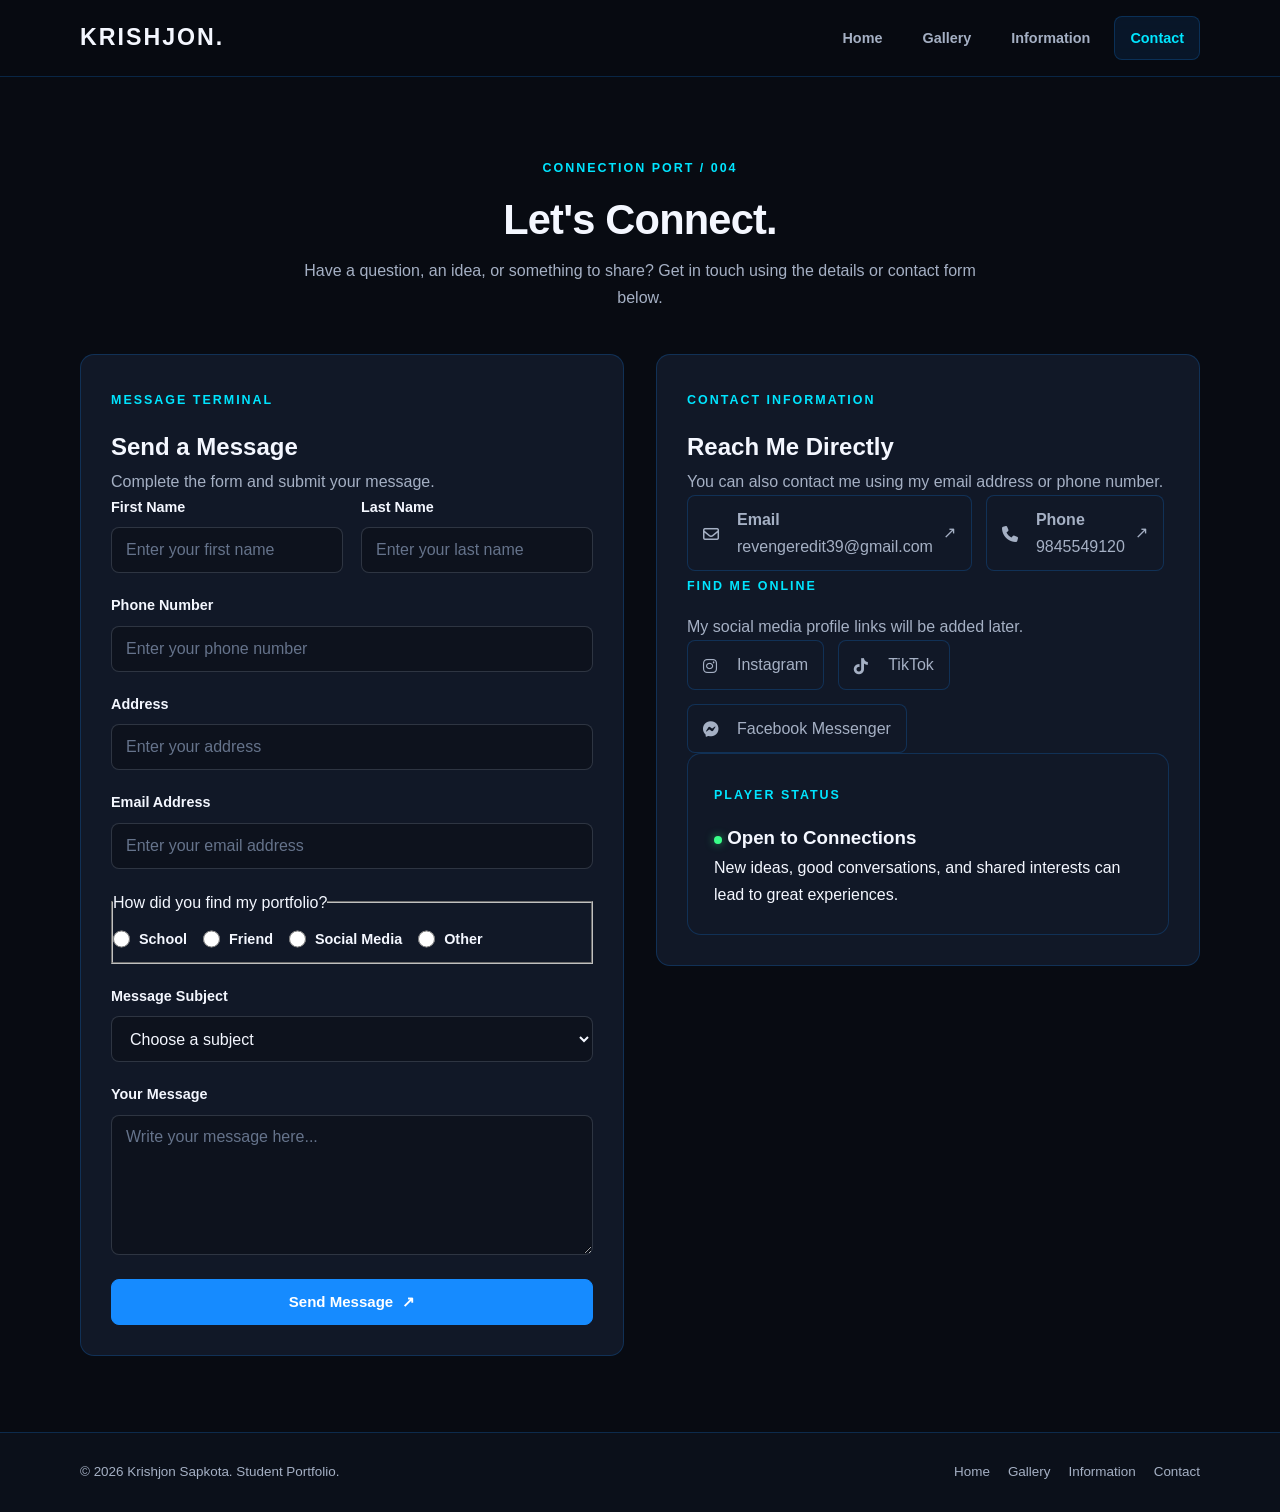
==== contact.html @ 8a7edc14 "Create contact.html" ====
<!DOCTYPE html><html lang="en">
<head>
    <meta charset="UTF-8">
    <meta name="viewport" content="width=device-width, initial-scale=1.0"><meta name="description" content="Contact Krishjon Sapkota through email, phone, social media, or the contact form.">
<meta name="theme-color" content="#080b12">

<title>KRISHJON | Contact</title>

<link rel="stylesheet" href="style.css">

<!-- Font Awesome brand icons -->
<link
    rel="stylesheet"
    href="https://cdnjs.cloudflare.com/ajax/libs/font-awesome/6.7.2/css/all.min.css"
>

</head><body><a class="skip-link" href="#main-content">Skip to content</a>

<!-- Navigation -->
<header class="navbar">
    <div class="nav-container">

        <a href="index.html" class="logo" aria-label="KRISHJON home">
            KRISHJON<span>.</span>
        </a>

        <nav class="nav-links" aria-label="Main navigation">
            <a href="index.html">Home</a>
            <a href="gallery.html">Gallery</a>
            <a href="information.html">Information</a>
            <a href="contact.html" class="active" aria-current="page">Contact</a>
        </nav>

    </div>
</header>


<!-- Main content -->
<main id="main-content">

    <section class="section">
        <div class="container">

            <!-- Page introduction -->
            <div class="section-header">
                <p class="eyebrow">CONNECTION PORT / 004</p>

                <h1 class="section-title">
                    Let's <span class="text-accent">Connect.</span>
                </h1>

                <p class="section-description">
                    Have a question, an idea, or something to share?
                    Get in touch using the details or contact form below.
                </p>
            </div>


            <div class="contact-layout">

                <!-- Contact form -->
                <section class="contact-panel">

                    <p class="eyebrow">MESSAGE TERMINAL</p>

                    <h2>Send a Message</h2>

                    <p class="section-description">
                        Complete the form and submit your message.
                    </p>

                    <form
                        class="contact-form"
                        action="https://formsubmit.co/revengeredit39@gmail.com"
                        method="POST"
                    >

                        <!-- Form settings -->
                        <input
                            type="hidden"
                            name="_subject"
                            value="New Message from KRISHJON Portfolio"
                        >

                        <input
                            type="hidden"
                            name="_template"
                            value="table"
                        >

                        <!-- Spam protection honeypot -->
                        <input
                            type="text"
                            name="_honey"
                            tabindex="-1"
                            autocomplete="off"
                            style="display:none"
                        >


                        <!-- First and last name -->
                        <div class="form-row">

                            <div class="form-group">
                                <label for="first-name">First Name</label>

                                <input
                                    type="text"
                                    id="first-name"
                                    name="First Name"
                                    placeholder="Enter your first name"
                                    autocomplete="given-name"
                                    required
                                >
                            </div>

                            <div class="form-group">
                                <label for="last-name">Last Name</label>

                                <input
                                    type="text"
                                    id="last-name"
                                    name="Last Name"
                                    placeholder="Enter your last name"
                                    autocomplete="family-name"
                                    required
                                >
                            </div>

                        </div>


                        <!-- Phone number -->
                        <div class="form-group">
                            <label for="phone">Phone Number</label>

                            <input
                                type="tel"
                                id="phone"
                                name="Phone Number"
                                placeholder="Enter your phone number"
                                autocomplete="tel"
                                required
                            >
                        </div>


                        <!-- Address -->
                        <div class="form-group">
                            <label for="address">Address</label>

                            <input
                                type="text"
                                id="address"
                                name="Address"
                                placeholder="Enter your address"
                                autocomplete="street-address"
                                required
                            >
                        </div>


                        <!-- Email -->
                        <div class="form-group">
                            <label for="email">Email Address</label>

                            <input
                                type="email"
                                id="email"
                                name="email"
                                placeholder="Enter your email address"
                                autocomplete="email"
                                required
                            >
                        </div>


                        <!-- Radio buttons -->
                        <fieldset class="form-group">

                            <legend>How did you find my portfolio?</legend>

                            <div class="radio-group">

                                <label class="radio-option">
                                    <input
                                        type="radio"
                                        name="Found Portfolio Through"
                                        value="School"
                                        required
                                    >
                                    School
                                </label>

                                <label class="radio-option">
                                    <input
                                        type="radio"
                                        name="Found Portfolio Through"
                                        value="Friend"
                                    >
                                    Friend
                                </label>

                                <label class="radio-option">
                                    <input
                                        type="radio"
                                        name="Found Portfolio Through"
                                        value="Social Media"
                                    >
                                    Social Media
                                </label>

                                <label class="radio-option">
                                    <input
                                        type="radio"
                                        name="Found Portfolio Through"
                                        value="Other"
                                    >
                                    Other
                                </label>

                            </div>

                        </fieldset>


                        <!-- Dropdown -->
                        <div class="form-group">

                            <label for="subject">Message Subject</label>

                            <select
                                id="subject"
                                name="Message Subject"
                                required
                            >
                                <option value="" disabled selected>
                                    Choose a subject
                                </option>

                                <option value="General Question">
                                    General Question
                                </option>

                                <option value="Gaming">
                                    Gaming
                                </option>

                                <option value="School">
                                    School
                                </option>

                                <option value="Ideas and Collaboration">
                                    Ideas and Collaboration
                                </option>

                                <option value="Other">
                                    Other
                                </option>
                            </select>

                        </div>


                        <!-- Message -->
                        <div class="form-group">

                            <label for="message">Your Message</label>

                            <textarea
                                id="message"
                                name="Message"
                                rows="6"
                                placeholder="Write your message here..."
                                required
                            ></textarea>

                        </div>


                        <!-- Submit button -->
                        <button type="submit" class="btn btn-primary">
                            Send Message
                            <span aria-hidden="true">↗</span>
                        </button>

                    </form>

                </section>


                <!-- Contact information and social media -->
                <aside class="contact-panel social-panel">

                    <p class="eyebrow">CONTACT INFORMATION</p>

                    <h2>Reach Me Directly</h2>

                    <p class="section-description">
                        You can also contact me using my email address
                        or phone number.
                    </p>


                    <!-- Email -->
                    <div class="social-links">

                        <a
                            class="social-link"
                            href="mailto:revengeredit39@gmail.com"
                        >
                            <span class="social-icon" aria-hidden="true">
                                <i class="fa-regular fa-envelope"></i>
                            </span>

                            <span>
                                <strong>Email</strong><br>
                                revengeredit39@gmail.com
                            </span>

                            <span class="social-arrow" aria-hidden="true">↗</span>
                        </a>


                        <!-- Phone -->
                        <a
                            class="social-link"
                            href="tel:9845549120"
                        >
                            <span class="social-icon" aria-hidden="true">
                                <i class="fa-solid fa-phone"></i>
                            </span>

                            <span>
                                <strong>Phone</strong><br>
                                9845549120
                            </span>

                            <span class="social-arrow" aria-hidden="true">↗</span>
                        </a>

                    </div>


                    <!-- Social media -->
                    <p class="eyebrow social-heading">FIND ME ONLINE</p>

                    <p class="section-description">
                        My social media profile links will be added later.
                    </p>

                    <div class="social-links">

                        <!-- Instagram: add your URL to href later -->
                        <div class="social-link">
                            <span class="social-icon" aria-hidden="true">
                                <i class="fa-brands fa-instagram"></i>
                            </span>

                            <span>Instagram</span>
                        </div>


                        <!-- TikTok: add your URL to href later -->
                        <div class="social-link">
                            <span class="social-icon" aria-hidden="true">
                                <i class="fa-brands fa-tiktok"></i>
                            </span>

                            <span>TikTok</span>
                        </div>


                        <!-- Facebook Messenger: add your URL to href later -->
                        <div class="social-link">
                            <span class="social-icon" aria-hidden="true">
                                <i class="fa-brands fa-facebook-messenger"></i>
                            </span>

                            <span>Facebook Messenger</span>
                        </div>

                    </div>


                    <!-- Status card -->
                    <div class="card">
                        <p class="eyebrow">PLAYER STATUS</p>

                        <h3>
                            <span class="status-dot" aria-hidden="true"></span>
                            Open to Connections
                        </h3>

                        <p>
                            New ideas, good conversations, and shared
                            interests can lead to great experiences.
                        </p>
                    </div>

                </aside>

            </div>

        </div>
    </section>

</main>


<!-- Footer -->
<footer class="footer">
    <div class="container footer-container">

        <p class="footer-copy">
            © 2026 Krishjon Sapkota. Student Portfolio.
        </p>

        <nav class="footer-links" aria-label="Footer navigation">
            <a href="index.html">Home</a>
            <a href="gallery.html">Gallery</a>
            <a href="information.html">Information</a>
            <a href="contact.html" aria-current="page">Contact</a>
        </nav>

    </div>
</footer>

</body>
  </html>
---- style.css ----
/* =====================================================
   KRISHJON — CYBERPUNK NEON PORTFOLIO
   Shared stylesheet for all four HTML pages
   Theme: Black + Electric Blue + Neon Cyan
   Technologies: HTML5 + CSS3
===================================================== */


/* =====================================================
   1. DESIGN VARIABLES
===================================================== */

:root {
    /* Main colors */
    --bg: #080B12;
    --bg-secondary: #0D121D;
    --surface: #111827;
    --surface-hover: #172338;

    /* Neon colors */
    --blue: #168BFF;
    --blue-dark: #0865C9;
    --cyan: #00E5FF;
    --green: #39FF88;

    /* Text colors */
    --text: #F4F7FF;
    --text-muted: #A5B0C4;
    --text-dark: #65738B;

    /* Borders and effects */
    --border: rgba(22, 139, 255, 0.22);
    --border-hover: rgba(0, 229, 255, 0.65);
    --blue-glow: 0 0 20px rgba(22, 139, 255, 0.18);
    --cyan-glow: 0 0 20px rgba(0, 229, 255, 0.20);

    /* Layout */
    --container: 1120px;
    --navbar-height: 76px;

    /* Corners */
    --radius-small: 8px;
    --radius-medium: 14px;
    --radius-large: 22px;

    /* Animation */
    --transition: 0.25s ease;
}


/* =====================================================
   2. RESET AND GLOBAL STYLES
===================================================== */

* {
    margin: 0;
    padding: 0;
    box-sizing: border-box;
}

html {
    scroll-behavior: smooth;
    scroll-padding-top: calc(var(--navbar-height) + 20px);
}

body {
    min-height: 100vh;
    overflow-x: hidden;

    display: flex;
    flex-direction: column;

    background-color: var(--bg);
    color: var(--text);

    font-family: Arial, Helvetica, sans-serif;
    font-size: 16px;
    line-height: 1.7;

    -webkit-font-smoothing: antialiased;
}

body,
button,
input,
select,
textarea {
    font-family: Arial, Helvetica, sans-serif;
}

main {
    flex: 1;
    width: 100%;
}

img {
    display: block;
    max-width: 100%;
    height: auto;
}

a {
    color: inherit;
    text-decoration: none;
}

button,
input,
select,
textarea {
    font-size: inherit;
}

button,
select {
    cursor: pointer;
}

button,
a,
input,
select,
textarea {
    -webkit-tap-highlight-color: transparent;
}

ul,
ol {
    list-style-position: inside;
}

::selection {
    color: var(--text);
    background: var(--blue-dark);
}


/* =====================================================
   3. ACCESSIBILITY AND KEYBOARD FOCUS
===================================================== */

a:focus-visible,
button:focus-visible,
input:focus-visible,
select:focus-visible,
textarea:focus-visible {
    outline: 3px solid var(--cyan);
    outline-offset: 4px;
}


/* Skip link: useful for keyboard navigation */

.skip-link {
    position: absolute;
    top: -100px;
    left: 16px;
    z-index: 2000;

    padding: 10px 16px;

    color: var(--text);
    background: var(--blue-dark);

    border-radius: var(--radius-small);
}

.skip-link:focus {
    top: 12px;
}


/* =====================================================
   4. REUSABLE LAYOUT
===================================================== */

.container {
    width: min(var(--container), calc(100% - 48px));
    margin-inline: auto;
}

.section {
    padding-block: 76px;
}

.section-header {
    max-width: 680px;
    margin: 0 auto 42px;
    text-align: center;
}

.section-title {
    margin-bottom: 12px;

    color: var(--text);
    font-size: clamp(1.8rem, 4vw, 2.6rem);
    line-height: 1.2;
    letter-spacing: -0.8px;
}

.section-description {
    color: var(--text-muted);
    font-size: 1rem;
}

.accent {
    color: var(--cyan);
}

.muted {
    color: var(--text-muted);
}

.text-center {
    text-align: center;
}


/* Small decorative label */

.eyebrow {
    display: inline-block;
    margin-bottom: 16px;

    color: var(--cyan);

    font-size: 0.78rem;
    font-weight: 700;
    letter-spacing: 2px;
    text-transform: uppercase;
}


/* =====================================================
   5. NAVIGATION BAR
===================================================== */

.navbar {
    position: sticky;
    top: 0;
    z-index: 1000;

    width: 100%;
    min-height: var(--navbar-height);

    background: rgba(8, 11, 18, 0.94);
    border-bottom: 1px solid var(--border);

    backdrop-filter: blur(16px);
    -webkit-backdrop-filter: blur(16px);
}

.nav-container {
    width: min(var(--container), calc(100% - 48px));
    min-height: var(--navbar-height);
    margin-inline: auto;

    display: flex;
    align-items: center;
    justify-content: space-between;
    gap: 24px;
}


/* Website brand */

.logo {
    flex-shrink: 0;

    color: var(--text);

    font-size: 1.45rem;
    font-weight: 900;
    letter-spacing: 2px;
    line-height: 1.2;

    transition: color var(--transition);
}

.logo:hover {
    color: var(--cyan);
}


/* Navigation links */

.nav-links {
    display: flex;
    align-items: center;
    justify-content: flex-end;
    gap: 8px;

    padding: 0;
    margin: 0;

    list-style: none;
}

.nav-links a {
    display: inline-flex;
    align-items: center;
    justify-content: center;

    min-height: 42px;
    padding: 9px 15px;

    color: var(--text-muted);

    font-size: 0.9rem;
    font-weight: 600;

    border: 1px solid transparent;
    border-radius: var(--radius-small);

    transition:
        color var(--transition),
        background-color var(--transition),
        border-color var(--transition);
}


/* Hover and current-page states */

.nav-links a:hover {
    color: var(--cyan);
    background: rgba(22, 139, 255, 0.08);
    border-color: var(--border);
}

/*
   Add class="active" to the current page's
   navigation link in each HTML file.
*/

.nav-links a.active {
    color: var(--cyan);
    background: rgba(22, 139, 255, 0.10);
    border-color: var(--border);
}


/* =====================================================
   6. BUTTONS
===================================================== */

.btn {
    display: inline-flex;
    align-items: center;
    justify-content: center;
    gap: 9px;

    min-height: 46px;
    padding: 12px 22px;

    color: var(--text);
    background: transparent;

    font-size: 0.94rem;
    font-weight: 700;
    text-align: center;

    border: 1px solid var(--blue);
    border-radius: var(--radius-small);

    cursor: pointer;

    transition:
        color var(--transition),
        background-color var(--transition),
        border-color var(--transition),
        box-shadow var(--transition),
        transform var(--transition);
}


/* Primary button */

.btn-primary {
    color: #FFFFFF;
    background: var(--blue);
    border-color: var(--blue);
}

.btn-primary:hover {
    background: var(--blue-dark);
    border-color: var(--cyan);
    box-shadow: var(--blue-glow);
}


/* Secondary button */

.btn-secondary {
    color: var(--cyan);
    background: rgba(22, 139, 255, 0.06);
}

.btn-secondary:hover {
    background: rgba(22, 139, 255, 0.16);
    border-color: var(--cyan);
    box-shadow: var(--cyan-glow);
}


/* Button groups */

.button-group {
    display: flex;
    flex-wrap: wrap;
    align-items: center;
    gap: 14px;
    margin-top: 28px;
}


/* =====================================================
   7. HOME PAGE — HERO SECTION
===================================================== */

.hero {
    position: relative;
    isolation: isolate;

    padding-block: 76px 86px;
    overflow: hidden;
}


/* Subtle background decoration */

.hero::before {
    content: "";

    position: absolute;
    top: 5%;
    right: -180px;
    z-index: -1;

    width: 460px;
    height: 460px;

    background: radial-gradient(
        circle,
        rgba(22, 139, 255, 0.13) 0%,
        rgba(22, 139, 255, 0.04) 42%,
        transparent 72%
    );

    pointer-events: none;
}

.hero-grid {
    display: grid;
    grid-template-columns: 1.1fr 0.9fr;
    align-items: center;
    gap: 64px;
}


/* Hero text */

.hero-content {
    min-width: 0;
}

.hero-title {
    margin-bottom: 18px;

    color: var(--text);

    font-size: clamp(2.7rem, 6vw, 5rem);
    font-weight: 900;
    line-height: 1.05;
    letter-spacing: -2px;

    overflow-wrap: anywhere;
}

.hero-title .accent {
    display: inline-block;
}

.hero-description {
    max-width: 580px;

    color: var(--text-muted);
    font-size: 1.04rem;
    line-height: 1.9;
}


/* Introductory text */

.hero-intro {
    margin-bottom: 14px;

    color: var(--text);

    font-size: clamp(1.1rem, 2.2vw, 1.4rem);
    font-weight: 600;
    line-height: 1.5;
}


/* =====================================================
   8. GAMING STATUS INDICATOR
===================================================== */

.player-status {
    display: inline-flex;
    align-items: center;
    gap: 10px;

    margin-bottom: 26px;
    padding: 8px 13px;

    color: var(--text-muted);
    background: rgba(17, 24, 39, 0.8);

    font-size: 0.76rem;
    font-weight: 700;
    letter-spacing: 1.2px;
    text-transform: uppercase;

    border: 1px solid var(--border);
    border-radius: 5px;
}


/* The small green circle */

.status-dot {
    display: inline-block;
    flex: 0 0 8px;

    width: 8px;
    height: 8px;

    background: var(--green);
    border-radius: 50%;

    box-shadow: 0 0 8px rgba(57, 255, 136, 0.55);
}


/* =====================================================
   9. PROFILE IMAGE
===================================================== */

.hero-image-wrapper {
    position: relative;
    width: 100%;
    max-width: 390px;
    margin-inline: auto;
}


/* Blue frame behind the photo */

.hero-image-wrapper::before {
    content: "";

    position: absolute;
    inset: -10px;

    border: 1px solid rgba(22, 139, 255, 0.50);
    border-radius: var(--radius-large);

    pointer-events: none;
}


/* Photo */

.hero-image {
    position: relative;

    width: 100%;
    aspect-ratio: 4 / 5;
    object-fit: cover;
    object-position: center;

    background: var(--surface);

    border: 1px solid var(--blue);
    border-radius: var(--radius-large);

    box-shadow: var(--blue-glow);
}


/* =====================================================
   10. GENERAL CARDS
===================================================== */

.card-grid {
    display: grid;
    grid-template-columns: repeat(3, minmax(0, 1fr));
    gap: 24px;
}

.card {
    min-width: 0;
    padding: 26px;

    background: var(--surface);
    border: 1px solid var(--border);
    border-radius: var(--radius-medium);

    transition:
        background-color var(--transition),
        border-color var(--transition),
        box-shadow var(--transition),
        transform var(--transition);
}

.card:hover {
    background: var(--surface-hover);
    border-color: var(--border-hover);
    box-shadow: var(--blue-glow);
}

.card-title {
    margin-bottom: 10px;

    color: var(--text);
    font-size: 1.15rem;
    line-height: 1.4;
}

.card-description {
    color: var(--text-muted);
    font-size: 0.94rem;
}


/* =====================================================
   11. UPCOMING ACTIVITIES
===================================================== */

.activity-card {
    display: flex;
    flex-direction: column;
    align-items: flex-start;
    gap: 12px;
}

.activity-date {
    display: inline-block;

    padding: 5px 10px;

    color: var(--cyan);
    background: rgba(22, 139, 255, 0.09);

    font-size: 0.78rem;
    font-weight: 700;

    border: 1px solid var(--border);
    border-radius: 5px;
}

.activity-icon {
    display: flex;
    align-items: center;
    justify-content: center;

    width: 44px;
    height: 44px;

    color: var(--cyan);
    background: rgba(22, 139, 255, 0.10);

    border: 1px solid var(--border);
    border-radius: var(--radius-small);
}


/* =====================================================
   12. GALLERY PAGE
===================================================== */

.gallery-grid {
    display: grid;
    grid-template-columns: repeat(3, minmax(0, 1fr));
    gap: 24px;
}


/* Image frame */

.gallery-item {
    position: relative;
    min-width: 0;
    overflow: hidden;

    aspect-ratio: 4 / 5;

    background: var(--surface);
    border: 1px solid var(--border);
    border-radius: var(--radius-medium);

    transition:
        border-color var(--transition),
        box-shadow var(--transition);
}


/* Images fill their frames */

.gallery-item img {
    width: 100%;
    height: 100%;

    object-fit: cover;

    transition: transform 0.35s ease;
}


/* Hover effect for devices that support hovering */

@media (hover: hover) and (pointer: fine) {
    .gallery-item:hover {
        border-color: var(--cyan);
        box-shadow: var(--blue-glow);
    }

    .gallery-item:hover img {
        transform: scale(1.035);
    }
}


/* =====================================================
   13. INFORMATION PAGE
===================================================== */

.info-panel {
    padding: 30px;

    background: var(--surface);
    border: 1px solid var(--border);
    border-radius: var(--radius-medium);
}

.info-table-wrapper {
    width: 100%;
    overflow-x: auto;

    border: 1px solid var(--border);
    border-radius: var(--radius-small);
}

.info-table {
    width: 100%;
    border-collapse: collapse;
    text-align: left;
}

.info-table th,
.info-table td {
    padding: 16px 20px;

    border-bottom: 1px solid var(--border);
    overflow-wrap: anywhere;
}

.info-table th {
    width: 35%;

    color: var(--cyan);
    background: rgba(22, 139, 255, 0.07);

    font-size: 0.9rem;
    font-weight: 700;
}

.info-table td {
    color: var(--text-muted);
    background: var(--surface);
}

.info-table tr:last-child th,
.info-table tr:last-child td {
    border-bottom: none;
}


/* =====================================================
   14. CONTACT PAGE — FORM
===================================================== */

.contact-layout {
    display: grid;
    grid-template-columns: minmax(0, 1fr) minmax(0, 1fr);
    align-items: start;
    gap: 32px;
}

.contact-panel {
    min-width: 0;
    padding: 30px;

    background: var(--surface);
    border: 1px solid var(--border);
    border-radius: var(--radius-medium);
}

.contact-form {
    display: flex;
    flex-direction: column;
    gap: 20px;
}

.form-row {
    display: grid;
    grid-template-columns: repeat(2, minmax(0, 1fr));
    gap: 18px;
}

.form-group {
    display: flex;
    flex-direction: column;
    gap: 8px;
    min-width: 0;
}

.form-group label,
.form-label {
    color: var(--text);
    font-size: 0.9rem;
    font-weight: 600;
}


/* Text fields */

.form-group input,
.form-group select,
.form-group textarea {
    width: 100%;
    min-width: 0;
    min-height: 46px;
    padding: 12px 14px;

    color: var(--text);
    background: var(--bg-secondary);

    border: 1px solid rgba(165, 176, 196, 0.22);
    border-radius: var(--radius-small);

    transition:
        border-color var(--transition),
        box-shadow var(--transition);
}


/* Placeholder text */

.form-group input::placeholder,
.form-group textarea::placeholder {
    color: var(--text-dark);
    opacity: 1;
}


/* Focus state */

.form-group input:focus,
.form-group select:focus,
.form-group textarea:focus {
    outline: none;

    border-color: var(--cyan);
    box-shadow: 0 0 0 3px rgba(0, 229, 255, 0.08);
}


/* Dropdown options */

.form-group select option {
    color: var(--text);
    background: var(--bg-secondary);
}


/* Message field */

.form-group textarea {
    min-height: 140px;
    resize: vertical;
}


/* Radio button group */

.radio-group {
    display: flex;
    flex-wrap: wrap;
    gap: 16px;
}

.radio-option {
    display: inline-flex;
    align-items: center;
    gap: 9px;

    color: var(--text-muted);
    font-size: 0.92rem;

    cursor: pointer;
}

.radio-option input {
    width: 17px;
    height: 17px;

    accent-color: var(--blue);
}


/* Submit button */

.contact-form .btn {
    width: 100%;
    margin-top: 4px;
}


/* =====================================================
   15. SOCIAL MEDIA LINKS
===================================================== */

.social-links {
    display: flex;
    flex-wrap: wrap;
    align-items: center;
    gap: 14px;
}

.social-link {
    display: inline-flex;
    align-items: center;
    justify-content: center;
    gap: 10px;

    min-height: 46px;
    padding: 10px 15px;

    color: var(--text-muted);
    background: var(--surface);

    border: 1px solid var(--border);
    border-radius: var(--radius-small);

    transition:
        color var(--transition),
        border-color var(--transition),
        background-color var(--transition);
}

.social-link:hover {
    color: var(--cyan);
    background: var(--surface-hover);
    border-color: var(--cyan);
}


/* Original social logos */

.social-icon {
    display: block;
    flex: 0 0 24px;

    width: 24px;
    height: 24px;

    object-fit: contain;
}


/* =====================================================
   16. FOOTER
===================================================== */

.footer {
    margin-top: auto;
    padding-block: 28px;

    background: #0B101A;
    border-top: 1px solid var(--border);
}

.footer-container {
    width: min(var(--container), calc(100% - 48px));
    margin-inline: auto;

    display: flex;
    align-items: center;
    justify-content: space-between;
    gap: 24px;
}

.footer-copy {
    color: var(--text-muted);
    font-size: 0.84rem;
}

.footer-links {
    display: flex;
    flex-wrap: wrap;
    align-items: center;
    gap: 18px;

    padding: 0;
    margin: 0;

    list-style: none;
}

.footer-links a {
    color: var(--text-muted);
    font-size: 0.84rem;

    transition: color var(--transition);
}

.footer-links a:hover {
    color: var(--cyan);
}


/* =====================================================
   17. SMALL DECORATIVE ELEMENTS
===================================================== */

/* A subtle blue divider */

.neon-divider {
    width: 64px;
    height: 3px;
    margin: 18px 0;

    background: var(--blue);
    border-radius: 3px;

    box-shadow: 0 0 10px rgba(22, 139, 255, 0.25);
}


/* Optional bordered section */

.neon-panel {
    padding: 28px;

    background: var(--bg-secondary);
    border: 1px solid var(--border);
    border-radius: var(--radius-medium);
}


/* =====================================================
   18. TABLET RESPONSIVENESS
===================================================== */

@media (max-width: 900px) {

    :root {
        --navbar-height: 70px;
    }

    .container,
    .nav-container,
    .footer-container {
        width: min(100% - 36px, var(--container));
    }

    .section {
        padding-block: 60px;
    }

    .hero {
        padding-block: 62px 70px;
    }

    .hero-grid {
        grid-template-columns: minmax(0, 1fr) minmax(0, 0.8fr);
        gap: 36px;
    }

    .hero-title {
        font-size: clamp(2.4rem, 5.5vw, 4rem);
        letter-spacing: -1.5px;
    }

    .card-grid {
        gap: 18px;
    }

    .card {
        padding: 22px;
    }

    .gallery-grid {
        gap: 18px;
    }

    .contact-layout {
        gap: 22px;
    }

    .contact-panel,
    .info-panel {
        padding: 24px;
    }
}


/* =====================================================
   19. MOBILE RESPONSIVENESS
===================================================== */

@media (max-width: 650px) {

    :root {
        --navbar-height: auto;
    }

    .container,
    .nav-container,
    .footer-container {
        width: calc(100% - 32px);
    }

    /* Navigation */

    .navbar {
        position: relative;
    }

    .nav-container {
        flex-direction: column;
        align-items: stretch;
        gap: 12px;

        padding-block: 16px;
    }

    .logo {
        align-self: center;
        font-size: 1.35rem;
    }

    .nav-links {
        display: grid;
        grid-template-columns: repeat(4, minmax(0, 1fr));
        gap: 4px;
        width: 100%;
    }

    .nav-links a {
        width: 100%;
        min-height: 42px;
        padding: 9px 3px;

        font-size: 0.78rem;
        text-align: center;
    }


    /* Sections */

    .section {
        padding-block: 48px;
    }

    .section-header {
        margin-bottom: 30px;
    }


    /* Home hero */

    .hero {
        padding-block: 46px 54px;
    }

    .hero-grid {
        grid-template-columns: minmax(0, 1fr);
        gap: 42px;
    }

    .hero-content {
        text-align: center;
    }

    .hero-title {
        font-size: clamp(2.4rem, 11vw, 3.6rem);
        letter-spacing: -1px;
    }

    .hero-description {
        margin-inline: auto;
        font-size: 0.97rem;
    }

    .player-status {
        margin-bottom: 22px;
        font-size: 0.7rem;
    }

    .button-group {
        justify-content: center;
    }

    .hero-image-wrapper {
        width: min(82%, 320px);
    }


    /* Cards */

    .card-grid {
        grid-template-columns: minmax(0, 1fr);
        gap: 16px;
    }

    .card {
        padding: 22px;
    }


    /* Gallery */

    .gallery-grid {
        grid-template-columns: repeat(2, minmax(0, 1fr));
        gap: 12px;
    }

    .gallery-item {
        border-radius: var(--radius-small);
    }


    /* Information table */

    .info-panel {
        padding: 16px;
    }

    .info-table th,
    .info-table td {
        padding: 12px 10px;
        font-size: 0.86rem;
    }

    .info-table th {
        width: 38%;
    }


    /* Contact */

    .contact-layout {
        grid-template-columns: minmax(0, 1fr);
        gap: 20px;
    }

    .contact-panel {
        padding: 20px;
    }

    .form-row {
        grid-template-columns: minmax(0, 1fr);
        gap: 18px;
    }

    .social-links {
        gap: 10px;
    }


    /* Footer */

    .footer {
        padding-block: 24px;
    }

    .footer-container {
        flex-direction: column;
        text-align: center;
        gap: 16px;
    }

    .footer-links {
        justify-content: center;
        gap: 14px;
    }
}


/* =====================================================
   20. EXTRA-SMALL PHONES
===================================================== */

@media (max-width: 380px) {

    .container,
    .nav-container,
    .footer-container {
        width: calc(100% - 24px);
    }

    .nav-container {
        gap: 8px;
    }

    .nav-links {
        gap: 2px;
    }

    .nav-links a {
        font-size: 0.70rem;
        padding-inline: 2px;
    }

    .hero-title {
        font-size: 2.25rem;
    }

    .player-status {
        gap: 7px;
        padding: 7px 9px;
        font-size: 0.65rem;
        letter-spacing: 0.8px;
    }

    .button-group {
        flex-direction: column;
        align-items: stretch;
    }

    .button-group .btn {
        width: 100%;
    }

    .gallery-grid {
        gap: 8px;
    }

    .contact-panel {
        padding: 16px;
    }

    .info-table th,
    .info-table td {
        padding: 10px 8px;
        font-size: 0.8rem;
    }
}


/* =====================================================
   21. REDUCED MOTION ACCESSIBILITY
===================================================== */

@media (prefers-reduced-motion: reduce) {

    html {
        scroll-behavior: auto;
    }

    *,
    *::before,
    *::after {
        animation-duration: 0.01ms !important;
        animation-iteration-count: 1 !important;
        transition-duration: 0.01ms !important;
    }
}
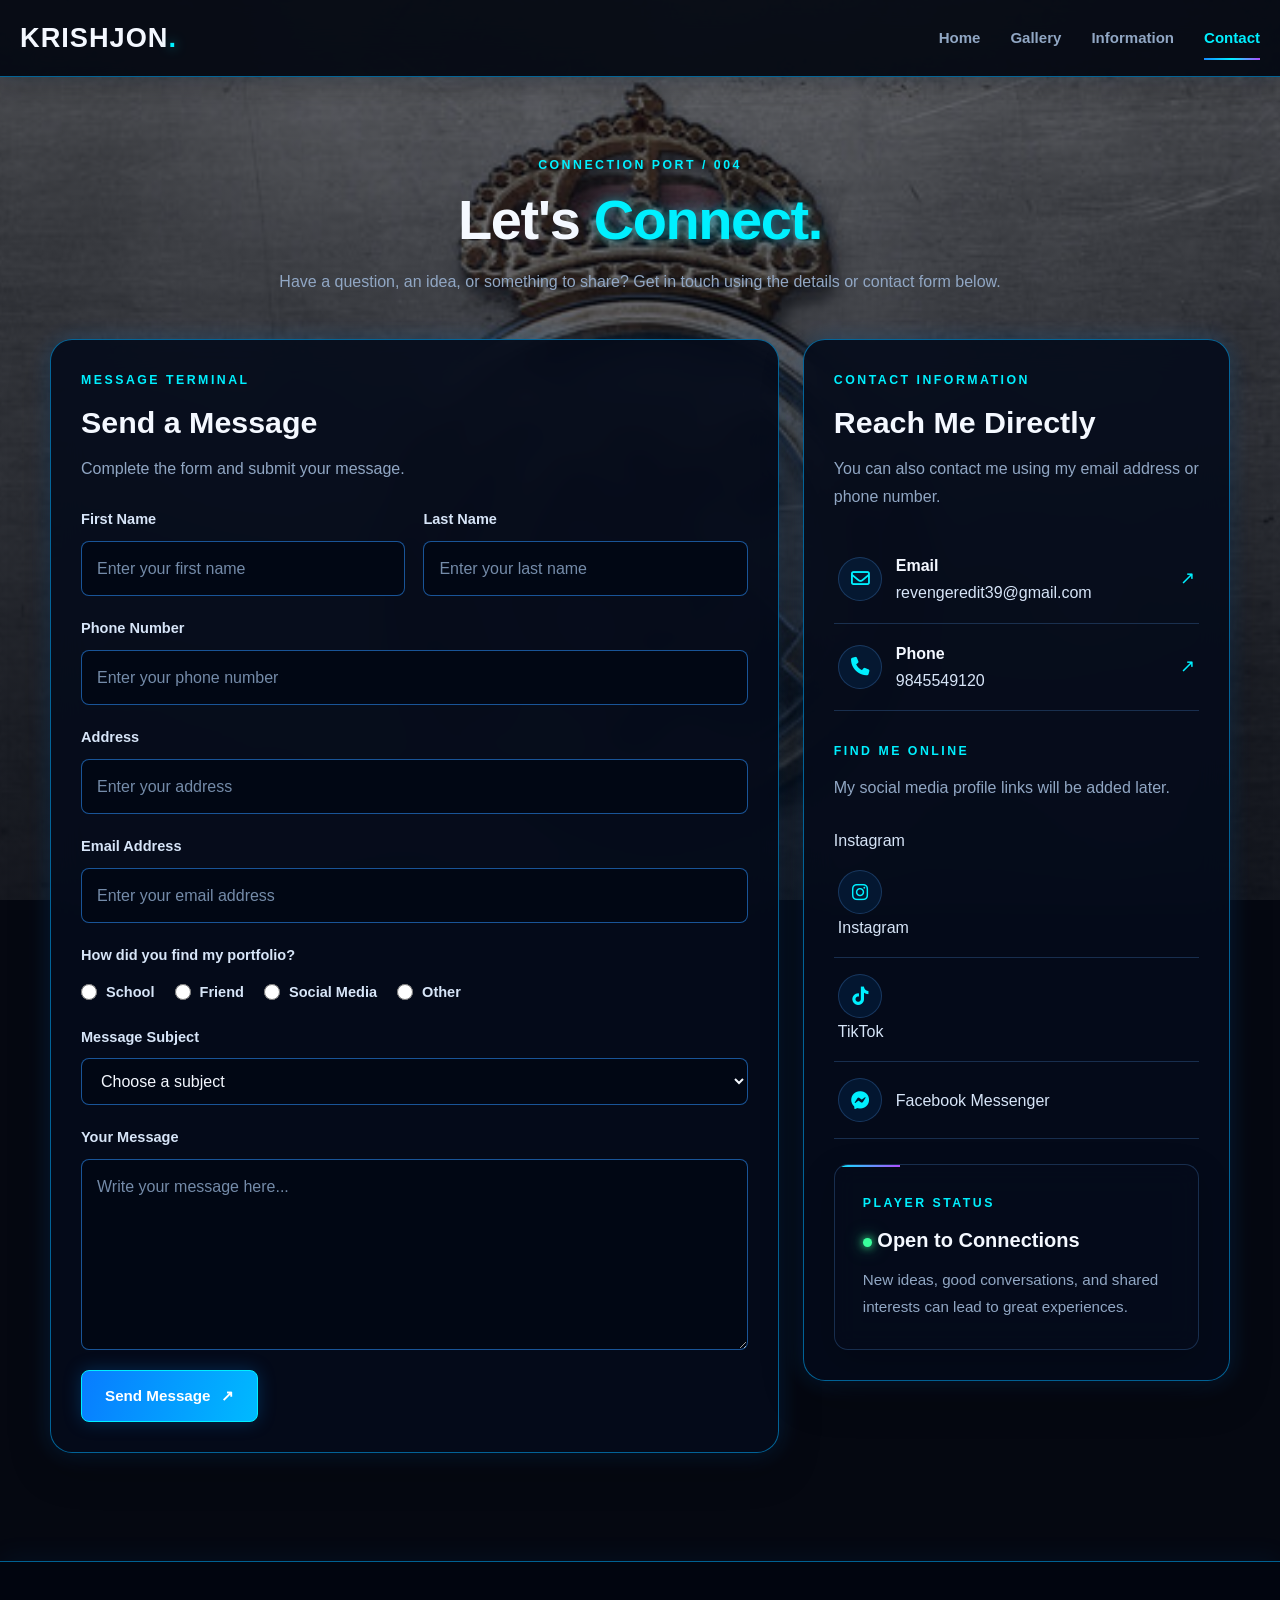
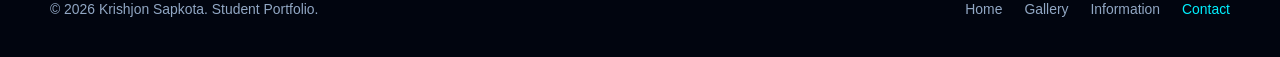
==== commit 407740b3: "Add social media links for Instagram and TikTok" ====
--- a/contact.html
+++ b/contact.html
@@ -352,22 +352,34 @@
                     <div class="social-links">
 
                         <!-- Instagram: add your URL to href later -->
+                        <a href="https://www.instagram.com/ig_krissh7?cplk=ZnBqdGhoaW9yZnRj"
+   target="_blank"
+   rel="noopener noreferrer">
+    Instagram
+                        
                         <div class="social-link">
                             <span class="social-icon" aria-hidden="true">
                                 <i class="fa-brands fa-instagram"></i>
                             </span>
 
                             <span>Instagram</span>
+                        </a>
                         </div>
 
 
                         <!-- TikTok: add your URL to href later -->
+                    <a href="https://www.tiktok.com/@freestyle.krish?_r=1&_t=ZS-9AuKprwkOE0"
+   target="_blank"
+   rel="noopener noreferrer">
+    
+                    
                         <div class="social-link">
                             <span class="social-icon" aria-hidden="true">
                                 <i class="fa-brands fa-tiktok"></i>
                             </span>
 
                             <span>TikTok</span>
+                            </a>
                         </div>
 
 
--- a/style.css
+++ b/style.css
@@ -1,1381 +1,1721 @@
-/* =====================================================
-   KRISHJON — CYBERPUNK NEON PORTFOLIO
-   Shared stylesheet for all four HTML pages
-   Theme: Black + Electric Blue + Neon Cyan
-   Technologies: HTML5 + CSS3
-===================================================== */
-
-
-/* =====================================================
-   1. DESIGN VARIABLES
-===================================================== */
+/* =========================================================
+KRISHJON — CYBERPUNK GAMING PORTFOLIO
+Theme: Neon Blue + Cyan + Purple
+Background: Gaming setups and consoles
+Layout: Responsive across all devices
+========================================================= */
+
+/* =========================================================
+
+1. DESIGN VARIABLES
+   ========================================================= */
 
 :root {
-    /* Main colors */
-    --bg: #080B12;
-    --bg-secondary: #0D121D;
-    --surface: #111827;
-    --surface-hover: #172338;
-
-    /* Neon colors */
-    --blue: #168BFF;
-    --blue-dark: #0865C9;
-    --cyan: #00E5FF;
-    --green: #39FF88;
-
-    /* Text colors */
-    --text: #F4F7FF;
-    --text-muted: #A5B0C4;
-    --text-dark: #65738B;
-
-    /* Borders and effects */
-    --border: rgba(22, 139, 255, 0.22);
-    --border-hover: rgba(0, 229, 255, 0.65);
-    --blue-glow: 0 0 20px rgba(22, 139, 255, 0.18);
-    --cyan-glow: 0 0 20px rgba(0, 229, 255, 0.20);
-
-    /* Layout */
-    --container: 1120px;
-    --navbar-height: 76px;
-
-    /* Corners */
-    --radius-small: 8px;
-    --radius-medium: 14px;
-    --radius-large: 22px;
-
-    /* Animation */
-    --transition: 0.25s ease;
-}
-
-
-/* =====================================================
-   2. RESET AND GLOBAL STYLES
-===================================================== */
+--bg: #050811;
+--bg-secondary: #080e1b;
+
+--panel: rgba(5, 12, 27, 0.91);
+--panel-light: rgba(10, 22, 43, 0.88);
+
+--blue: #168cff;
+--blue-light: #52c8ff;
+--cyan: #00f0ff;
+--purple: #b14dff;
+
+--white: #f4f8ff;
+--text: #d7e5f8;
+--muted: #91a7c4;
+
+--green: #39ff9c;
+
+--border: rgba(0, 174, 255, 0.55);
+--border-soft: rgba(93, 165, 255, 0.23);
+
+--shadow-blue: 0 0 24px rgba(0, 140, 255, 0.20);
+--shadow-cyan: 0 0 28px rgba(0, 240, 255, 0.13);
+--shadow-purple: 0 0 25px rgba(177, 77, 255, 0.15);
+
+--radius-small: 8px;
+--radius-medium: 14px;
+--radius-large: 22px;
+
+--container: 1180px;
+
+--transition: 220ms ease;
+
+}
+
+/* =========================================================
+2. RESET AND BASE STYLES
+========================================================= */
 
 * {
-    margin: 0;
-    padding: 0;
-    box-sizing: border-box;
-}
+  margin: 0;
+  padding: 0;
+  box-sizing: border-box;
+  }
 
 html {
-    scroll-behavior: smooth;
-    scroll-padding-top: calc(var(--navbar-height) + 20px);
+scroll-behavior: smooth;
+scroll-padding-top: 90px;
 }
 
 body {
-    min-height: 100vh;
-    overflow-x: hidden;
-
-    display: flex;
-    flex-direction: column;
-
-    background-color: var(--bg);
-    color: var(--text);
-
-    font-family: Arial, Helvetica, sans-serif;
-    font-size: 16px;
-    line-height: 1.7;
-
-    -webkit-font-smoothing: antialiased;
+min-height: 100vh;
+overflow-x: hidden;
+
+background-color: var(--bg);
+
+background-image:
+    radial-gradient(
+        circle at 15% 20%,
+        rgba(0, 100, 255, 0.13),
+        transparent 35%
+    ),
+    radial-gradient(
+        circle at 85% 65%,
+        rgba(160, 35, 255, 0.12),
+        transparent 35%
+    ),
+    linear-gradient(
+        135deg,
+        #030610,
+        #080e1c 55%,
+        #050713
+    );
+
+background-attachment: fixed;
+background-position: center;
+background-size: cover;
+
+color: var(--text);
+
+font-family:
+    "Segoe UI",
+    Arial,
+    sans-serif;
+
+line-height: 1.7;
+
 }
 
 body,
+input,
+textarea,
+select,
+button {
+font-family:
+"Segoe UI",
+Arial,
+sans-serif;
+}
+
+img {
+display: block;
+max-width: 100%;
+}
+
+a {
+color: inherit;
+text-decoration: none;
+}
+
 button,
 input,
-select,
-textarea {
-    font-family: Arial, Helvetica, sans-serif;
-}
-
-main {
-    flex: 1;
-    width: 100%;
-}
-
-img {
-    display: block;
-    max-width: 100%;
-    height: auto;
-}
-
-a {
-    color: inherit;
-    text-decoration: none;
+textarea,
+select {
+font: inherit;
+}
+
+button,
+select {
+cursor: pointer;
 }
 
 button,
 input,
+textarea,
 select,
-textarea {
-    font-size: inherit;
-}
-
-button,
-select {
-    cursor: pointer;
-}
-
-button,
-a,
-input,
-select,
-textarea {
-    -webkit-tap-highlight-color: transparent;
-}
-
-ul,
-ol {
-    list-style-position: inside;
+a {
+-webkit-tap-highlight-color: transparent;
 }
 
 ::selection {
-    color: var(--text);
-    background: var(--blue-dark);
-}
-
-
-/* =====================================================
-   3. ACCESSIBILITY AND KEYBOARD FOCUS
-===================================================== */
-
-a:focus-visible,
-button:focus-visible,
-input:focus-visible,
-select:focus-visible,
-textarea:focus-visible {
-    outline: 3px solid var(--cyan);
-    outline-offset: 4px;
-}
-
-
-/* Skip link: useful for keyboard navigation */
+color: #ffffff;
+background: rgba(0, 140, 255, 0.65);
+}
+
+/* =========================================================
+3. PAGE-SPECIFIC GAMING BACKGROUNDS
+
+These selectors identify each page using its existing
+HTML elements. You don't need to change the body tags.
+
+Background image paths are relative to this CSS file.
+========================================================= */
+
+body:has(.hero) {
+background-image:
+linear-gradient(
+rgba(3, 7, 17, 0.48),
+rgba(3, 7, 17, 0.80)
+),
+url("Images/a9618a5b59e84965aed698ec188b7beb.webp"),
+radial-gradient(
+circle at 20% 20%,
+#07376d,
+transparent 40%
+),
+linear-gradient(
+135deg,
+#030610,
+#10102a,
+#030610
+);
+
+background-size: cover, cover, cover, cover;
+background-position: center, center, center, center;
+background-attachment: fixed;
+
+}
+
+body:has(.gallery-grid) {
+background-image:
+linear-gradient(
+rgba(3, 7, 17, 0.55),
+rgba(3, 7, 17, 0.83)
+),
+url("Images/wp7537567.jpg"),
+radial-gradient(
+circle at 80% 20%,
+#35105d,
+transparent 40%
+),
+linear-gradient(
+135deg,
+#030610,
+#10102a,
+#030610
+);
+
+background-size: cover, cover, cover, cover;
+background-position: center, center, center, center;
+background-attachment: fixed;
+
+}
+
+body:has(.info-table) {
+background-image:
+linear-gradient(
+rgba(3, 7, 17, 0.56),
+rgba(3, 7, 17, 0.84)
+),
+url("Images/legends-of-runeterra-mobile-victory.png"),
+radial-gradient(
+circle at 20% 20%,
+#063d68,
+transparent 40%
+),
+linear-gradient(
+135deg,
+#030610,
+#10102a,
+#030610
+);
+
+background-size: cover, cover, cover, cover;
+background-position: center, center, center, center;
+background-attachment: fixed;
+
+}
+
+body:has(.contact-layout) {
+background-image:
+linear-gradient(
+rgba(3, 7, 17, 0.50),
+rgba(3, 7, 17, 0.80)
+),
+url("Images/360_F_505024392_UKsgoRQFhPgoO2MdU7moGkGeSNYXhpbR.jpg"),
+radial-gradient(
+circle at 80% 15%,
+#311064,
+transparent 40%
+),
+linear-gradient(
+135deg,
+#030610,
+#10102a,
+#030610
+);
+
+background-size: cover, cover, cover, cover;
+background-position: center, center, center, center;
+background-attachment: fixed;
+
+}
+
+/* =========================================================
+4. ACCESSIBILITY
+========================================================= */
 
 .skip-link {
-    position: absolute;
-    top: -100px;
-    left: 16px;
-    z-index: 2000;
-
-    padding: 10px 16px;
-
-    color: var(--text);
-    background: var(--blue-dark);
-
-    border-radius: var(--radius-small);
+position: fixed;
+z-index: 1000;
+
+top: -100px;
+left: 16px;
+
+padding: 10px 16px;
+
+color: var(--white);
+background: var(--blue);
+
+border-radius: var(--radius-small);
+
 }
 
 .skip-link:focus {
-    top: 12px;
-}
-
-
-/* =====================================================
-   4. REUSABLE LAYOUT
-===================================================== */
+top: 12px;
+}
+
+:focus-visible {
+outline: 2px solid var(--cyan);
+outline-offset: 4px;
+}
+
+/* =========================================================
+5. SHARED CONTAINERS
+========================================================= */
 
 .container {
-    width: min(var(--container), calc(100% - 48px));
-    margin-inline: auto;
+width: min(
+var(--container),
+calc(100% - 40px)
+);
+
+margin-inline: auto;
+
 }
 
 .section {
-    padding-block: 76px;
+position: relative;
+padding-block: 78px;
 }
 
 .section-header {
-    max-width: 680px;
-    margin: 0 auto 42px;
-    text-align: center;
+max-width: 760px;
+
+margin: 0 auto 42px;
+
+text-align: center;
+
 }
 
 .section-title {
-    margin-bottom: 12px;
-
-    color: var(--text);
-    font-size: clamp(1.8rem, 4vw, 2.6rem);
-    line-height: 1.2;
+margin-bottom: 16px;
+
+color: var(--white);
+
+font-size: clamp(2rem, 5vw, 3.5rem);
+font-weight: 800;
+line-height: 1.15;
+letter-spacing: -1.4px;
+
+}
+
+.section-description {
+color: var(--muted);
+
+font-size: 1rem;
+line-height: 1.8;
+
+}
+
+.eyebrow {
+margin-bottom: 12px;
+
+color: var(--cyan);
+
+font-size: 0.77rem;
+font-weight: 800;
+
+letter-spacing: 2.5px;
+text-transform: uppercase;
+
+}
+
+.text-accent {
+color: var(--cyan);
+
+text-shadow:
+    0 0 12px rgba(0, 240, 255, 0.45),
+    0 0 30px rgba(0, 140, 255, 0.20);
+
+}
+
+/* =========================================================
+6. NAVIGATION
+========================================================= */
+
+.navbar {
+position: sticky;
+z-index: 100;
+
+top: 0;
+
+background: rgba(3, 7, 17, 0.92);
+
+border-bottom: 1px solid var(--border);
+
+box-shadow:
+    0 5px 28px rgba(0, 0, 0, 0.28),
+    0 1px 15px rgba(0, 140, 255, 0.08);
+
+backdrop-filter: blur(18px);
+-webkit-backdrop-filter: blur(18px);
+
+}
+
+.nav-container {
+width: min(
+1300px,
+calc(100% - 40px)
+);
+
+min-height: 76px;
+
+margin-inline: auto;
+
+display: flex;
+align-items: center;
+justify-content: space-between;
+
+gap: 30px;
+
+}
+
+.logo {
+flex-shrink: 0;
+
+color: var(--white);
+
+font-size: 1.7rem;
+font-weight: 900;
+letter-spacing: 1px;
+
+transition: var(--transition);
+
+}
+
+.logo span {
+color: var(--cyan);
+
+text-shadow:
+    0 0 12px rgba(0, 240, 255, 0.7);
+
+}
+
+.logo:hover {
+text-shadow:
+0 0 18px rgba(0, 140, 255, 0.55);
+}
+
+.nav-links {
+display: flex;
+align-items: center;
+
+gap: 30px;
+
+}
+
+.nav-links a {
+position: relative;
+
+padding-block: 9px;
+
+color: var(--muted);
+
+font-size: 0.94rem;
+font-weight: 600;
+
+transition: var(--transition);
+
+}
+
+.nav-links a::after {
+position: absolute;
+
+right: 0;
+bottom: 0;
+left: 0;
+
+height: 2px;
+
+background: linear-gradient(
+    90deg,
+    var(--blue),
+    var(--cyan),
+    var(--purple)
+);
+
+content: "";
+
+transform: scaleX(0);
+transform-origin: left;
+
+transition: transform var(--transition);
+
+}
+
+.nav-links a:hover,
+.nav-links a.active {
+color: var(--cyan);
+}
+
+.nav-links a:hover::after,
+.nav-links a.active::after {
+transform: scaleX(1);
+}
+
+/* =========================================================
+7. BUTTONS
+========================================================= */
+
+.btn {
+min-height: 48px;
+
+display: inline-flex;
+align-items: center;
+justify-content: center;
+
+gap: 10px;
+
+padding: 12px 23px;
+
+border: 1px solid transparent;
+border-radius: var(--radius-small);
+
+font-size: 0.95rem;
+font-weight: 800;
+
+text-align: center;
+
+transition:
+    transform var(--transition),
+    box-shadow var(--transition),
+    background var(--transition),
+    border-color var(--transition);
+
+}
+
+.btn-primary {
+color: #ffffff;
+
+background: linear-gradient(
+    110deg,
+    #087cff,
+    #00baff
+);
+
+border-color: var(--cyan);
+
+box-shadow:
+    0 0 18px rgba(0, 140, 255, 0.25);
+
+}
+
+.btn-primary:hover {
+transform: translateY(-3px);
+
+box-shadow:
+    0 0 24px rgba(0, 140, 255, 0.45),
+    0 0 35px rgba(0, 240, 255, 0.15);
+
+}
+
+.btn-secondary {
+color: var(--cyan);
+
+background: rgba(0, 140, 255, 0.06);
+
+border-color: var(--border);
+
+}
+
+.btn-secondary:hover {
+background: rgba(0, 140, 255, 0.15);
+
+box-shadow: var(--shadow-blue);
+
+transform: translateY(-3px);
+
+}
+
+/* =========================================================
+8. HOME — HERO
+========================================================= */
+
+.hero {
+position: relative;
+
+min-height: 620px;
+
+display: flex;
+align-items: center;
+
+padding-block: 75px;
+
+}
+
+.hero-grid {
+display: grid;
+
+grid-template-columns:
+    minmax(0, 1.15fr)
+    minmax(280px, 0.85fr);
+
+align-items: center;
+
+gap: 65px;
+
+}
+
+.hero-content {
+position: relative;
+z-index: 2;
+}
+
+.hero-title {
+margin-bottom: 18px;
+
+color: var(--white);
+
+font-size: clamp(3.1rem, 7vw, 5.8rem);
+font-weight: 900;
+
+letter-spacing: -3px;
+line-height: 1.04;
+
+text-shadow:
+    0 0 24px rgba(0, 140, 255, 0.24);
+
+}
+
+.hero-intro {
+margin-bottom: 13px;
+
+color: var(--cyan);
+
+font-size: clamp(1.1rem, 2.5vw, 1.55rem);
+font-weight: 700;
+
+}
+
+.hero-description {
+max-width: 650px;
+
+margin-bottom: 25px;
+
+color: var(--text);
+
+font-size: 1rem;
+line-height: 1.9;
+
+}
+
+.hero-content > p strong {
+color: var(--white);
+}
+
+.hero-content .btn {
+margin: 6px 8px 6px 0;
+}
+
+.hero-image-wrapper {
+position: relative;
+
+width: 100%;
+max-width: 430px;
+
+margin-inline: auto;
+
+isolation: isolate;
+
+}
+
+.hero-image-wrapper::before {
+position: absolute;
+z-index: -1;
+
+inset: -12px;
+
+background: linear-gradient(
+    135deg,
+    var(--cyan),
+    var(--blue),
+    var(--purple)
+);
+
+border-radius: var(--radius-large);
+
+content: "";
+
+filter: blur(22px);
+opacity: 0.30;
+
+}
+
+.hero-image {
+width: 100%;
+
+aspect-ratio: 4 / 5;
+
+object-fit: cover;
+object-position: center;
+
+border: 1px solid var(--border);
+
+border-radius: var(--radius-large);
+
+box-shadow:
+    0 0 0 5px rgba(0, 140, 255, 0.06),
+    var(--shadow-blue);
+
+}
+
+/* =========================================================
+9. PLAYER STATUS
+========================================================= */
+
+.player-status {
+width: fit-content;
+
+display: inline-flex;
+align-items: center;
+
+gap: 10px;
+
+margin-bottom: 25px;
+padding: 9px 14px;
+
+color: var(--white);
+
+background: rgba(4, 16, 28, 0.86);
+
+border: 1px solid rgba(57, 255, 156, 0.35);
+border-radius: 999px;
+
+font-size: 0.76rem;
+font-weight: 800;
+
+letter-spacing: 1.2px;
+text-transform: uppercase;
+
+}
+
+.status-dot {
+width: 9px;
+height: 9px;
+
+display: inline-block;
+flex-shrink: 0;
+
+background: var(--green);
+
+border-radius: 50%;
+
+box-shadow:
+    0 0 8px var(--green),
+    0 0 18px rgba(57, 255, 156, 0.65);
+
+animation: status-pulse 2s ease-in-out infinite;
+
+}
+
+@keyframes status-pulse {
+0%,
+100% {
+opacity: 1;
+}
+
+50% {
+    opacity: 0.55;
+}
+
+}
+
+/* =========================================================
+10. CARDS
+========================================================= */
+
+.card-grid {
+display: grid;
+
+grid-template-columns: repeat(3, minmax(0, 1fr));
+
+gap: 24px;
+
+}
+
+.card {
+position: relative;
+
+padding: 28px;
+
+overflow: hidden;
+
+background: var(--panel);
+
+border: 1px solid var(--border-soft);
+border-radius: var(--radius-medium);
+
+box-shadow:
+    0 12px 35px rgba(0, 0, 0, 0.20);
+
+backdrop-filter: blur(12px);
+-webkit-backdrop-filter: blur(12px);
+
+transition:
+    transform var(--transition),
+    border-color var(--transition),
+    box-shadow var(--transition);
+
+}
+
+.card::before {
+position: absolute;
+
+top: 0;
+left: 0;
+
+width: 65px;
+height: 2px;
+
+background: linear-gradient(
+    90deg,
+    var(--cyan),
+    var(--purple)
+);
+
+content: "";
+
+}
+
+.card:hover {
+transform: translateY(-5px);
+
+border-color: var(--border);
+
+box-shadow:
+    var(--shadow-blue),
+    0 15px 40px rgba(0, 0, 0, 0.25);
+
+}
+
+.card h3 {
+margin-bottom: 12px;
+
+color: var(--white);
+
+font-size: 1.25rem;
+line-height: 1.4;
+
+}
+
+.card p:not(.eyebrow) {
+color: var(--muted);
+
+font-size: 0.95rem;
+line-height: 1.8;
+
+}
+
+/* =========================================================
+11. UPCOMING ACTIVITIES
+========================================================= */
+
+.activity-card {
+position: relative;
+
+padding: 26px;
+
+background: var(--panel);
+
+border: 1px solid var(--border-soft);
+border-radius: var(--radius-medium);
+
+transition: var(--transition);
+
+}
+
+.activity-card:hover {
+transform: translateY(-5px);
+
+border-color: var(--cyan);
+
+box-shadow: var(--shadow-blue);
+
+}
+
+.activity-icon {
+width: 52px;
+height: 52px;
+
+display: grid;
+place-items: center;
+
+margin-bottom: 20px;
+
+color: var(--cyan);
+
+background: rgba(0, 140, 255, 0.11);
+
+border: 1px solid var(--border);
+border-radius: 12px;
+
+font-size: 1.5rem;
+
+}
+
+.activity-date {
+display: inline-block;
+
+margin-bottom: 12px;
+
+color: var(--cyan);
+
+font-size: 0.8rem;
+font-weight: 800;
+
+letter-spacing: 0.5px;
+
+}
+
+.activity-card h3 {
+margin-bottom: 10px;
+
+color: var(--white);
+
+font-size: 1.2rem;
+
+}
+
+.activity-card p {
+color: var(--muted);
+
+font-size: 0.94rem;
+
+}
+
+/* =========================================================
+12. GALLERY
+========================================================= */
+
+.gallery-grid {
+display: grid;
+
+grid-template-columns: repeat(3, minmax(0, 1fr));
+
+gap: 25px;
+
+}
+
+.gallery-item {
+position: relative;
+
+min-width: 0;
+
+overflow: hidden;
+
+aspect-ratio: 4 / 5;
+
+background: var(--panel);
+
+border: 1px solid var(--border);
+border-radius: var(--radius-medium);
+
+box-shadow:
+    0 10px 30px rgba(0, 0, 0, 0.30);
+
+transition:
+    transform var(--transition),
+    border-color var(--transition),
+    box-shadow var(--transition);
+
+}
+
+.gallery-item::after {
+position: absolute;
+
+inset: 0;
+
+background: linear-gradient(
+    145deg,
+    rgba(0, 240, 255, 0.08),
+    transparent 45%,
+    rgba(177, 77, 255, 0.13)
+);
+
+content: "";
+
+pointer-events: none;
+
+transition: opacity var(--transition);
+
+}
+
+.gallery-item img {
+width: 100%;
+height: 100%;
+
+object-fit: cover;
+
+transition:
+    transform 350ms ease,
+    filter 350ms ease;
+
+}
+
+.gallery-item:hover {
+transform: translateY(-5px);
+
+border-color: var(--cyan);
+
+box-shadow:
+    0 0 22px rgba(0, 140, 255, 0.20),
+    0 15px 35px rgba(0, 0, 0, 0.35);
+
+}
+
+.gallery-item:hover img {
+transform: scale(1.045);
+
+filter: brightness(1.08);
+
+}
+
+/* =========================================================
+13. INFORMATION PAGE
+========================================================= */
+
+.info-panel {
+padding: 30px;
+
+background: var(--panel);
+
+border: 1px solid var(--border);
+border-radius: var(--radius-large);
+
+box-shadow: var(--shadow-blue);
+
+backdrop-filter: blur(15px);
+-webkit-backdrop-filter: blur(15px);
+
+}
+
+.info-panel > .section-header {
+margin-bottom: 25px;
+}
+
+.info-panel .section-title {
+font-size: clamp(1.7rem, 4vw, 2.5rem);
+}
+
+.info-table-wrapper {
+width: 100%;
+
+overflow-x: auto;
+
+border: 1px solid var(--border-soft);
+border-radius: var(--radius-small);
+
+}
+
+.info-table {
+width: 100%;
+
+border-collapse: collapse;
+
+text-align: left;
+
+}
+
+.info-table th,
+.info-table td {
+padding: 18px 20px;
+
+border-bottom: 1px solid var(--border-soft);
+
+vertical-align: top;
+
+}
+
+.info-table th {
+width: 32%;
+
+color: var(--cyan);
+
+background: rgba(0, 140, 255, 0.08);
+
+font-weight: 800;
+
+}
+
+.info-table td {
+color: var(--text);
+
+background: rgba(5, 12, 27, 0.40);
+
+}
+
+.info-table tr:last-child th,
+.info-table tr:last-child td {
+border-bottom: none;
+}
+
+.info-table tr {
+transition: background var(--transition);
+}
+
+.info-table tr:hover td {
+background: rgba(0, 140, 255, 0.08);
+}
+
+/* =========================================================
+14. CONTACT PAGE
+========================================================= */
+
+.contact-layout {
+display: grid;
+
+grid-template-columns:
+    minmax(0, 1.45fr)
+    minmax(290px, 0.85fr);
+
+align-items: start;
+
+gap: 24px;
+
+}
+
+.contact-panel {
+min-width: 0;
+
+padding: 30px;
+
+background: var(--panel);
+
+border: 1px solid var(--border);
+border-radius: var(--radius-large);
+
+box-shadow:
+    0 15px 40px rgba(0, 0, 0, 0.25),
+    var(--shadow-blue);
+
+backdrop-filter: blur(16px);
+-webkit-backdrop-filter: blur(16px);
+
+}
+
+.contact-panel h2 {
+margin-bottom: 12px;
+
+color: var(--white);
+
+font-size: clamp(1.45rem, 3vw, 1.9rem);
+line-height: 1.3;
+
+}
+
+.contact-panel > .section-description {
+margin-bottom: 24px;
+}
+
+.contact-form {
+display: grid;
+
+gap: 20px;
+
+}
+
+.form-row {
+display: grid;
+
+grid-template-columns: repeat(2, minmax(0, 1fr));
+
+gap: 18px;
+
+}
+
+.form-group {
+min-width: 0;
+
+display: flex;
+flex-direction: column;
+
+gap: 9px;
+
+border: none;
+
+}
+
+.form-group label,
+.form-group legend {
+color: var(--text);
+
+font-size: 0.91rem;
+font-weight: 700;
+
+}
+
+.form-group legend {
+margin-bottom: 12px;
+}
+
+.form-group input:not([type="radio"]),
+.form-group textarea,
+.form-group select {
+width: 100%;
+min-width: 0;
+
+padding: 13px 15px;
+
+color: var(--white);
+
+background: rgba(2, 8, 20, 0.85);
+
+border: 1px solid rgba(39, 126, 221, 0.65);
+border-radius: var(--radius-small);
+
+outline: none;
+
+transition:
+    border-color var(--transition),
+    box-shadow var(--transition),
+    background var(--transition);
+
+}
+
+.form-group input::placeholder,
+.form-group textarea::placeholder {
+color: #748ba9;
+}
+
+.form-group input:focus,
+.form-group textarea:focus,
+.form-group select:focus {
+background: rgba(3, 13, 30, 0.98);
+
+border-color: var(--cyan);
+
+box-shadow:
+    0 0 0 3px rgba(0, 240, 255, 0.09),
+    0 0 15px rgba(0, 140, 255, 0.10);
+
+}
+
+.form-group textarea {
+min-height: 150px;
+
+resize: vertical;
+
+}
+
+.form-group select {
+color-scheme: dark;
+}
+
+.radio-group {
+display: flex;
+flex-wrap: wrap;
+
+gap: 14px 20px;
+
+}
+
+.radio-option {
+display: inline-flex;
+align-items: center;
+
+gap: 9px;
+
+color: var(--text);
+
+font-size: 0.9rem;
+
+cursor: pointer;
+
+}
+
+.radio-option input[type="radio"] {
+width: 16px;
+height: 16px;
+
+accent-color: var(--cyan);
+
+}
+
+.contact-form .btn {
+justify-self: start;
+}
+
+/* =========================================================
+15. SOCIAL LINKS
+========================================================= */
+
+.social-panel {
+display: flex;
+flex-direction: column;
+
+gap: 0;
+
+}
+
+.social-links {
+display: grid;
+
+gap: 0;
+
+margin-bottom: 25px;
+
+}
+
+.social-link {
+min-width: 0;
+
+display: flex;
+align-items: center;
+
+gap: 14px;
+
+padding: 16px 4px;
+
+color: var(--text);
+
+border-bottom: 1px solid var(--border-soft);
+
+overflow-wrap: anywhere;
+
+transition:
+    color var(--transition),
+    padding var(--transition),
+    background var(--transition);
+
+}
+
+.social-link:hover {
+padding-inline: 10px;
+
+color: var(--cyan);
+
+background: rgba(0, 140, 255, 0.06);
+
+}
+
+.social-icon {
+width: 44px;
+height: 44px;
+
+display: grid;
+place-items: center;
+
+flex-shrink: 0;
+
+color: var(--cyan);
+
+background: rgba(0, 140, 255, 0.10);
+
+border: 1px solid var(--border-soft);
+border-radius: 50%;
+
+font-size: 1.15rem;
+
+}
+
+.social-link strong {
+color: var(--white);
+}
+
+.social-arrow {
+margin-left: auto;
+
+color: var(--cyan);
+
+font-size: 1.1rem;
+
+transition: transform var(--transition);
+
+}
+
+.social-link:hover .social-arrow {
+transform: translate(3px, -3px);
+}
+
+.social-heading {
+margin-top: 5px;
+}
+
+/* =========================================================
+16. FOOTER
+========================================================= */
+
+.footer {
+position: relative;
+
+margin-top: 30px;
+
+background: rgba(2, 6, 15, 0.94);
+
+border-top: 1px solid var(--border);
+
+box-shadow:
+    0 -5px 25px rgba(0, 140, 255, 0.06);
+
+backdrop-filter: blur(15px);
+-webkit-backdrop-filter: blur(15px);
+
+}
+
+.footer-container {
+min-height: 95px;
+
+display: flex;
+align-items: center;
+justify-content: space-between;
+
+gap: 25px;
+
+padding-block: 24px;
+
+}
+
+.footer-copy {
+color: var(--muted);
+
+font-size: 0.87rem;
+
+}
+
+.footer-links {
+display: flex;
+flex-wrap: wrap;
+
+gap: 22px;
+
+}
+
+.footer-links a {
+color: var(--muted);
+
+font-size: 0.87rem;
+
+transition: color var(--transition);
+
+}
+
+.footer-links a:hover,
+.footer-links a[aria-current="page"] {
+color: var(--cyan);
+}
+
+/* =========================================================
+17. TABLET RESPONSIVENESS
+========================================================= */
+
+@media (max-width: 900px) {
+
+.section {
+    padding-block: 60px;
+}
+
+.hero-grid {
+    gap: 35px;
+}
+
+.hero-title {
+    font-size: clamp(3rem, 7vw, 4.5rem);
+}
+
+.card-grid {
+    grid-template-columns: repeat(2, minmax(0, 1fr));
+}
+
+.contact-layout {
+    grid-template-columns: minmax(0, 1fr);
+}
+
+.social-panel {
+    display: block;
+}
+
+.social-panel .card {
+    margin-top: 15px;
+}
+
+.nav-links {
+    gap: 18px;
+}
+
+.nav-container {
+    gap: 18px;
+}
+
+}
+
+/* =========================================================
+18. MOBILE RESPONSIVENESS
+========================================================= */
+
+@media (max-width: 650px) {
+
+body {
+    background-attachment: scroll;
+}
+
+body:has(.hero),
+body:has(.gallery-grid),
+body:has(.info-table),
+body:has(.contact-layout) {
+    background-attachment: scroll;
+    background-position: center top;
+}
+
+.container {
+    width: calc(100% - 30px);
+}
+
+.section {
+    padding-block: 45px;
+}
+
+.section-header {
+    margin-bottom: 30px;
+}
+
+.section-title {
     letter-spacing: -0.8px;
 }
 
-.section-description {
-    color: var(--text-muted);
-    font-size: 1rem;
-}
-
-.accent {
-    color: var(--cyan);
-}
-
-.muted {
-    color: var(--text-muted);
-}
-
-.text-center {
-    text-align: center;
-}
-
-
-/* Small decorative label */
-
-.eyebrow {
-    display: inline-block;
-    margin-bottom: 16px;
-
-    color: var(--cyan);
-
-    font-size: 0.78rem;
-    font-weight: 700;
-    letter-spacing: 2px;
-    text-transform: uppercase;
-}
-
-
-/* =====================================================
-   5. NAVIGATION BAR
-===================================================== */
-
-.navbar {
-    position: sticky;
-    top: 0;
-    z-index: 1000;
-
-    width: 100%;
-    min-height: var(--navbar-height);
-
-    background: rgba(8, 11, 18, 0.94);
-    border-bottom: 1px solid var(--border);
-
-    backdrop-filter: blur(16px);
-    -webkit-backdrop-filter: blur(16px);
-}
-
 .nav-container {
-    width: min(var(--container), calc(100% - 48px));
-    min-height: var(--navbar-height);
-    margin-inline: auto;
-
-    display: flex;
-    align-items: center;
-    justify-content: space-between;
-    gap: 24px;
-}
-
-
-/* Website brand */
-
-.logo {
-    flex-shrink: 0;
-
-    color: var(--text);
-
-    font-size: 1.45rem;
-    font-weight: 900;
-    letter-spacing: 2px;
-    line-height: 1.2;
-
-    transition: color var(--transition);
-}
-
-.logo:hover {
-    color: var(--cyan);
-}
-
-
-/* Navigation links */
-
-.nav-links {
-    display: flex;
-    align-items: center;
-    justify-content: flex-end;
-    gap: 8px;
-
-    padding: 0;
-    margin: 0;
-
-    list-style: none;
-}
-
-.nav-links a {
-    display: inline-flex;
-    align-items: center;
-    justify-content: center;
-
-    min-height: 42px;
-    padding: 9px 15px;
-
-    color: var(--text-muted);
-
-    font-size: 0.9rem;
-    font-weight: 600;
-
-    border: 1px solid transparent;
-    border-radius: var(--radius-small);
-
-    transition:
-        color var(--transition),
-        background-color var(--transition),
-        border-color var(--transition);
-}
-
-
-/* Hover and current-page states */
-
-.nav-links a:hover {
-    color: var(--cyan);
-    background: rgba(22, 139, 255, 0.08);
-    border-color: var(--border);
-}
-
-/*
-   Add class="active" to the current page's
-   navigation link in each HTML file.
-*/
-
-.nav-links a.active {
-    color: var(--cyan);
-    background: rgba(22, 139, 255, 0.10);
-    border-color: var(--border);
-}
-
-
-/* =====================================================
-   6. BUTTONS
-===================================================== */
-
-.btn {
-    display: inline-flex;
-    align-items: center;
-    justify-content: center;
-    gap: 9px;
-
-    min-height: 46px;
-    padding: 12px 22px;
-
-    color: var(--text);
-    background: transparent;
-
-    font-size: 0.94rem;
-    font-weight: 700;
-    text-align: center;
-
-    border: 1px solid var(--blue);
-    border-radius: var(--radius-small);
-
-    cursor: pointer;
-
-    transition:
-        color var(--transition),
-        background-color var(--transition),
-        border-color var(--transition),
-        box-shadow var(--transition),
-        transform var(--transition);
-}
-
-
-/* Primary button */
-
-.btn-primary {
-    color: #FFFFFF;
-    background: var(--blue);
-    border-color: var(--blue);
-}
-
-.btn-primary:hover {
-    background: var(--blue-dark);
-    border-color: var(--cyan);
-    box-shadow: var(--blue-glow);
-}
-
-
-/* Secondary button */
-
-.btn-secondary {
-    color: var(--cyan);
-    background: rgba(22, 139, 255, 0.06);
-}
-
-.btn-secondary:hover {
-    background: rgba(22, 139, 255, 0.16);
-    border-color: var(--cyan);
-    box-shadow: var(--cyan-glow);
-}
-
-
-/* Button groups */
-
-.button-group {
-    display: flex;
-    flex-wrap: wrap;
-    align-items: center;
-    gap: 14px;
-    margin-top: 28px;
-}
-
-
-/* =====================================================
-   7. HOME PAGE — HERO SECTION
-===================================================== */
-
-.hero {
-    position: relative;
-    isolation: isolate;
-
-    padding-block: 76px 86px;
-    overflow: hidden;
-}
-
-
-/* Subtle background decoration */
-
-.hero::before {
-    content: "";
-
-    position: absolute;
-    top: 5%;
-    right: -180px;
-    z-index: -1;
-
-    width: 460px;
-    height: 460px;
-
-    background: radial-gradient(
-        circle,
-        rgba(22, 139, 255, 0.13) 0%,
-        rgba(22, 139, 255, 0.04) 42%,
-        transparent 72%
-    );
-
-    pointer-events: none;
-}
-
-.hero-grid {
-    display: grid;
-    grid-template-columns: 1.1fr 0.9fr;
-    align-items: center;
-    gap: 64px;
-}
-
-
-/* Hero text */
-
-.hero-content {
-    min-width: 0;
-}
-
-.hero-title {
-    margin-bottom: 18px;
-
-    color: var(--text);
-
-    font-size: clamp(2.7rem, 6vw, 5rem);
-    font-weight: 900;
-    line-height: 1.05;
-    letter-spacing: -2px;
-
-    overflow-wrap: anywhere;
-}
-
-.hero-title .accent {
-    display: inline-block;
-}
-
-.hero-description {
-    max-width: 580px;
-
-    color: var(--text-muted);
-    font-size: 1.04rem;
-    line-height: 1.9;
-}
-
-
-/* Introductory text */
-
-.hero-intro {
-    margin-bottom: 14px;
-
-    color: var(--text);
-
-    font-size: clamp(1.1rem, 2.2vw, 1.4rem);
-    font-weight: 600;
-    line-height: 1.5;
-}
-
-
-/* =====================================================
-   8. GAMING STATUS INDICATOR
-===================================================== */
-
-.player-status {
-    display: inline-flex;
-    align-items: center;
-    gap: 10px;
-
-    margin-bottom: 26px;
-    padding: 8px 13px;
-
-    color: var(--text-muted);
-    background: rgba(17, 24, 39, 0.8);
-
-    font-size: 0.76rem;
-    font-weight: 700;
-    letter-spacing: 1.2px;
-    text-transform: uppercase;
-
-    border: 1px solid var(--border);
-    border-radius: 5px;
-}
-
-
-/* The small green circle */
-
-.status-dot {
-    display: inline-block;
-    flex: 0 0 8px;
-
-    width: 8px;
-    height: 8px;
-
-    background: var(--green);
-    border-radius: 50%;
-
-    box-shadow: 0 0 8px rgba(57, 255, 136, 0.55);
-}
-
-
-/* =====================================================
-   9. PROFILE IMAGE
-===================================================== */
-
-.hero-image-wrapper {
-    position: relative;
-    width: 100%;
-    max-width: 390px;
-    margin-inline: auto;
-}
-
-
-/* Blue frame behind the photo */
-
-.hero-image-wrapper::before {
-    content: "";
-
-    position: absolute;
-    inset: -10px;
-
-    border: 1px solid rgba(22, 139, 255, 0.50);
-    border-radius: var(--radius-large);
-
-    pointer-events: none;
-}
-
-
-/* Photo */
-
-.hero-image {
-    position: relative;
-
-    width: 100%;
-    aspect-ratio: 4 / 5;
-    object-fit: cover;
-    object-position: center;
-
-    background: var(--surface);
-
-    border: 1px solid var(--blue);
-    border-radius: var(--radius-large);
-
-    box-shadow: var(--blue-glow);
-}
-
-
-/* =====================================================
-   10. GENERAL CARDS
-===================================================== */
-
-.card-grid {
-    display: grid;
-    grid-template-columns: repeat(3, minmax(0, 1fr));
-    gap: 24px;
-}
-
-.card {
-    min-width: 0;
-    padding: 26px;
-
-    background: var(--surface);
-    border: 1px solid var(--border);
-    border-radius: var(--radius-medium);
-
-    transition:
-        background-color var(--transition),
-        border-color var(--transition),
-        box-shadow var(--transition),
-        transform var(--transition);
-}
-
-.card:hover {
-    background: var(--surface-hover);
-    border-color: var(--border-hover);
-    box-shadow: var(--blue-glow);
-}
-
-.card-title {
-    margin-bottom: 10px;
-
-    color: var(--text);
-    font-size: 1.15rem;
-    line-height: 1.4;
-}
-
-.card-description {
-    color: var(--text-muted);
-    font-size: 0.94rem;
-}
-
-
-/* =====================================================
-   11. UPCOMING ACTIVITIES
-===================================================== */
-
-.activity-card {
-    display: flex;
+    width: calc(100% - 24px);
+
+    min-height: auto;
+
     flex-direction: column;
     align-items: flex-start;
-    gap: 12px;
-}
-
-.activity-date {
-    display: inline-block;
-
-    padding: 5px 10px;
-
-    color: var(--cyan);
-    background: rgba(22, 139, 255, 0.09);
-
-    font-size: 0.78rem;
-    font-weight: 700;
-
-    border: 1px solid var(--border);
-    border-radius: 5px;
-}
-
-.activity-icon {
+
+    gap: 5px;
+
+    padding-block: 12px;
+}
+
+.logo {
+    font-size: 1.45rem;
+}
+
+.nav-links {
+    width: 100%;
+
     display: flex;
-    align-items: center;
-    justify-content: center;
-
-    width: 44px;
-    height: 44px;
-
-    color: var(--cyan);
-    background: rgba(22, 139, 255, 0.10);
-
-    border: 1px solid var(--border);
-    border-radius: var(--radius-small);
-}
-
-
-/* =====================================================
-   12. GALLERY PAGE
-===================================================== */
+    flex-wrap: nowrap;
+
+    gap: 0;
+
+    overflow-x: auto;
+    overscroll-behavior-x: contain;
+
+    scrollbar-width: thin;
+}
+
+.nav-links a {
+    flex-shrink: 0;
+
+    margin-right: 22px;
+
+    padding-block: 8px;
+
+    font-size: 0.87rem;
+}
+
+.hero {
+    min-height: auto;
+
+    padding-block: 50px;
+}
+
+.hero-grid {
+    grid-template-columns: minmax(0, 1fr);
+
+    gap: 35px;
+}
+
+.hero-title {
+    font-size: clamp(2.8rem, 13vw, 4.2rem);
+
+    letter-spacing: -2px;
+}
+
+.hero-intro {
+    font-size: 1.15rem;
+}
+
+.hero-description {
+    font-size: 0.95rem;
+}
+
+.hero-image-wrapper {
+    width: min(100%, 340px);
+}
+
+.card-grid {
+    grid-template-columns: minmax(0, 1fr);
+
+    gap: 17px;
+}
+
+.card,
+.activity-card {
+    padding: 23px;
+}
 
 .gallery-grid {
-    display: grid;
-    grid-template-columns: repeat(3, minmax(0, 1fr));
-    gap: 24px;
-}
-
-
-/* Image frame */
+    grid-template-columns: repeat(2, minmax(0, 1fr));
+
+    gap: 13px;
+}
 
 .gallery-item {
-    position: relative;
-    min-width: 0;
-    overflow: hidden;
-
-    aspect-ratio: 4 / 5;
-
-    background: var(--surface);
-    border: 1px solid var(--border);
-    border-radius: var(--radius-medium);
-
-    transition:
-        border-color var(--transition),
-        box-shadow var(--transition);
-}
-
-
-/* Images fill their frames */
-
-.gallery-item img {
-    width: 100%;
-    height: 100%;
-
-    object-fit: cover;
-
-    transition: transform 0.35s ease;
-}
-
-
-/* Hover effect for devices that support hovering */
-
-@media (hover: hover) and (pointer: fine) {
-    .gallery-item:hover {
-        border-color: var(--cyan);
-        box-shadow: var(--blue-glow);
-    }
-
-    .gallery-item:hover img {
-        transform: scale(1.035);
-    }
-}
-
-
-/* =====================================================
-   13. INFORMATION PAGE
-===================================================== */
+    border-radius: 10px;
+}
 
 .info-panel {
-    padding: 30px;
-
-    background: var(--surface);
-    border: 1px solid var(--border);
-    border-radius: var(--radius-medium);
-}
-
-.info-table-wrapper {
-    width: 100%;
-    overflow-x: auto;
-
-    border: 1px solid var(--border);
-    border-radius: var(--radius-small);
-}
-
-.info-table {
-    width: 100%;
-    border-collapse: collapse;
-    text-align: left;
+    padding: 17px;
 }
 
 .info-table th,
 .info-table td {
-    padding: 16px 20px;
-
-    border-bottom: 1px solid var(--border);
+    padding: 13px 11px;
+
+    font-size: 0.88rem;
+
     overflow-wrap: anywhere;
 }
 
 .info-table th {
-    width: 35%;
-
-    color: var(--cyan);
-    background: rgba(22, 139, 255, 0.07);
-
-    font-size: 0.9rem;
-    font-weight: 700;
-}
-
-.info-table td {
-    color: var(--text-muted);
-    background: var(--surface);
-}
-
-.info-table tr:last-child th,
-.info-table tr:last-child td {
-    border-bottom: none;
-}
-
-
-/* =====================================================
-   14. CONTACT PAGE — FORM
-===================================================== */
-
-.contact-layout {
-    display: grid;
-    grid-template-columns: minmax(0, 1fr) minmax(0, 1fr);
-    align-items: start;
-    gap: 32px;
+    width: 36%;
 }
 
 .contact-panel {
-    min-width: 0;
-    padding: 30px;
-
-    background: var(--surface);
-    border: 1px solid var(--border);
-    border-radius: var(--radius-medium);
-}
-
-.contact-form {
-    display: flex;
+    padding: 22px 17px;
+
+    border-radius: 15px;
+}
+
+.form-row {
+    grid-template-columns: minmax(0, 1fr);
+
+    gap: 20px;
+}
+
+.radio-group {
     flex-direction: column;
-    gap: 20px;
-}
-
-.form-row {
-    display: grid;
-    grid-template-columns: repeat(2, minmax(0, 1fr));
-    gap: 18px;
-}
-
-.form-group {
-    display: flex;
-    flex-direction: column;
-    gap: 8px;
-    min-width: 0;
-}
-
-.form-group label,
-.form-label {
-    color: var(--text);
-    font-size: 0.9rem;
-    font-weight: 600;
-}
-
-
-/* Text fields */
-
-.form-group input,
-.form-group select,
-.form-group textarea {
-    width: 100%;
-    min-width: 0;
-    min-height: 46px;
-    padding: 12px 14px;
-
-    color: var(--text);
-    background: var(--bg-secondary);
-
-    border: 1px solid rgba(165, 176, 196, 0.22);
-    border-radius: var(--radius-small);
-
-    transition:
-        border-color var(--transition),
-        box-shadow var(--transition);
-}
-
-
-/* Placeholder text */
-
-.form-group input::placeholder,
-.form-group textarea::placeholder {
-    color: var(--text-dark);
-    opacity: 1;
-}
-
-
-/* Focus state */
-
-.form-group input:focus,
-.form-group select:focus,
-.form-group textarea:focus {
-    outline: none;
-
-    border-color: var(--cyan);
-    box-shadow: 0 0 0 3px rgba(0, 229, 255, 0.08);
-}
-
-
-/* Dropdown options */
-
-.form-group select option {
-    color: var(--text);
-    background: var(--bg-secondary);
-}
-
-
-/* Message field */
-
-.form-group textarea {
-    min-height: 140px;
-    resize: vertical;
-}
-
-
-/* Radio button group */
-
-.radio-group {
-    display: flex;
-    flex-wrap: wrap;
-    gap: 16px;
-}
-
-.radio-option {
-    display: inline-flex;
-    align-items: center;
-    gap: 9px;
-
-    color: var(--text-muted);
-    font-size: 0.92rem;
-
-    cursor: pointer;
-}
-
-.radio-option input {
-    width: 17px;
-    height: 17px;
-
-    accent-color: var(--blue);
-}
-
-
-/* Submit button */
+    align-items: flex-start;
+
+    gap: 13px;
+}
 
 .contact-form .btn {
     width: 100%;
-    margin-top: 4px;
-}
-
-
-/* =====================================================
-   15. SOCIAL MEDIA LINKS
-===================================================== */
-
-.social-links {
-    display: flex;
-    flex-wrap: wrap;
-    align-items: center;
-    gap: 14px;
+}
+
+.footer-container {
+    flex-direction: column;
+    align-items: flex-start;
+
+    gap: 15px;
+
+    padding-block: 25px;
+}
+
+.footer-links {
+    gap: 15px;
+}
+
+}
+
+/* =========================================================
+19. SMALL MOBILE DEVICES
+========================================================= */
+
+@media (max-width: 380px) {
+
+.container {
+    width: calc(100% - 22px);
+}
+
+.nav-links a {
+    margin-right: 17px;
+
+    font-size: 0.82rem;
+}
+
+.hero-title {
+    font-size: 2.65rem;
+}
+
+.player-status {
+    font-size: 0.65rem;
+
+    letter-spacing: 0.8px;
+}
+
+.gallery-grid {
+    gap: 9px;
+}
+
+.info-panel {
+    padding: 12px;
+}
+
+.info-table th,
+.info-table td {
+    padding: 11px 8px;
+
+    font-size: 0.81rem;
+}
+
+.contact-panel {
+    padding: 18px 13px;
 }
 
 .social-link {
-    display: inline-flex;
-    align-items: center;
-    justify-content: center;
     gap: 10px;
 
-    min-height: 46px;
-    padding: 10px 15px;
-
-    color: var(--text-muted);
-    background: var(--surface);
-
-    border: 1px solid var(--border);
-    border-radius: var(--radius-small);
-
-    transition:
-        color var(--transition),
-        border-color var(--transition),
-        background-color var(--transition);
-}
-
-.social-link:hover {
-    color: var(--cyan);
-    background: var(--surface-hover);
-    border-color: var(--cyan);
-}
-
-
-/* Original social logos */
+    font-size: 0.87rem;
+}
 
 .social-icon {
-    display: block;
-    flex: 0 0 24px;
-
-    width: 24px;
-    height: 24px;
-
-    object-fit: contain;
-}
-
-
-/* =====================================================
-   16. FOOTER
-===================================================== */
-
-.footer {
-    margin-top: auto;
-    padding-block: 28px;
-
-    background: #0B101A;
-    border-top: 1px solid var(--border);
-}
-
-.footer-container {
-    width: min(var(--container), calc(100% - 48px));
-    margin-inline: auto;
-
-    display: flex;
-    align-items: center;
-    justify-content: space-between;
-    gap: 24px;
-}
-
-.footer-copy {
-    color: var(--text-muted);
-    font-size: 0.84rem;
-}
-
-.footer-links {
-    display: flex;
-    flex-wrap: wrap;
-    align-items: center;
-    gap: 18px;
-
-    padding: 0;
-    margin: 0;
-
-    list-style: none;
-}
-
-.footer-links a {
-    color: var(--text-muted);
-    font-size: 0.84rem;
-
-    transition: color var(--transition);
-}
-
-.footer-links a:hover {
-    color: var(--cyan);
-}
-
-
-/* =====================================================
-   17. SMALL DECORATIVE ELEMENTS
-===================================================== */
-
-/* A subtle blue divider */
-
-.neon-divider {
-    width: 64px;
-    height: 3px;
-    margin: 18px 0;
-
-    background: var(--blue);
-    border-radius: 3px;
-
-    box-shadow: 0 0 10px rgba(22, 139, 255, 0.25);
-}
-
-
-/* Optional bordered section */
-
-.neon-panel {
-    padding: 28px;
-
-    background: var(--bg-secondary);
-    border: 1px solid var(--border);
-    border-radius: var(--radius-medium);
-}
-
-
-/* =====================================================
-   18. TABLET RESPONSIVENESS
-===================================================== */
-
-@media (max-width: 900px) {
-
-    :root {
-        --navbar-height: 70px;
-    }
-
-    .container,
-    .nav-container,
-    .footer-container {
-        width: min(100% - 36px, var(--container));
-    }
-
-    .section {
-        padding-block: 60px;
-    }
-
-    .hero {
-        padding-block: 62px 70px;
-    }
-
-    .hero-grid {
-        grid-template-columns: minmax(0, 1fr) minmax(0, 0.8fr);
-        gap: 36px;
-    }
-
-    .hero-title {
-        font-size: clamp(2.4rem, 5.5vw, 4rem);
-        letter-spacing: -1.5px;
-    }
-
-    .card-grid {
-        gap: 18px;
-    }
-
-    .card {
-        padding: 22px;
-    }
-
-    .gallery-grid {
-        gap: 18px;
-    }
-
-    .contact-layout {
-        gap: 22px;
-    }
-
-    .contact-panel,
-    .info-panel {
-        padding: 24px;
-    }
-}
-
-
-/* =====================================================
-   19. MOBILE RESPONSIVENESS
-===================================================== */
-
-@media (max-width: 650px) {
-
-    :root {
-        --navbar-height: auto;
-    }
-
-    .container,
-    .nav-container,
-    .footer-container {
-        width: calc(100% - 32px);
-    }
-
-    /* Navigation */
-
-    .navbar {
-        position: relative;
-    }
-
-    .nav-container {
-        flex-direction: column;
-        align-items: stretch;
-        gap: 12px;
-
-        padding-block: 16px;
-    }
-
-    .logo {
-        align-self: center;
-        font-size: 1.35rem;
-    }
-
-    .nav-links {
-        display: grid;
-        grid-template-columns: repeat(4, minmax(0, 1fr));
-        gap: 4px;
-        width: 100%;
-    }
-
-    .nav-links a {
-        width: 100%;
-        min-height: 42px;
-        padding: 9px 3px;
-
-        font-size: 0.78rem;
-        text-align: center;
-    }
-
-
-    /* Sections */
-
-    .section {
-        padding-block: 48px;
-    }
-
-    .section-header {
-        margin-bottom: 30px;
-    }
-
-
-    /* Home hero */
-
-    .hero {
-        padding-block: 46px 54px;
-    }
-
-    .hero-grid {
-        grid-template-columns: minmax(0, 1fr);
-        gap: 42px;
-    }
-
-    .hero-content {
-        text-align: center;
-    }
-
-    .hero-title {
-        font-size: clamp(2.4rem, 11vw, 3.6rem);
-        letter-spacing: -1px;
-    }
-
-    .hero-description {
-        margin-inline: auto;
-        font-size: 0.97rem;
-    }
-
-    .player-status {
-        margin-bottom: 22px;
-        font-size: 0.7rem;
-    }
-
-    .button-group {
-        justify-content: center;
-    }
-
-    .hero-image-wrapper {
-        width: min(82%, 320px);
-    }
-
-
-    /* Cards */
-
-    .card-grid {
-        grid-template-columns: minmax(0, 1fr);
-        gap: 16px;
-    }
-
-    .card {
-        padding: 22px;
-    }
-
-
-    /* Gallery */
-
-    .gallery-grid {
-        grid-template-columns: repeat(2, minmax(0, 1fr));
-        gap: 12px;
-    }
-
-    .gallery-item {
-        border-radius: var(--radius-small);
-    }
-
-
-    /* Information table */
-
-    .info-panel {
-        padding: 16px;
-    }
-
-    .info-table th,
-    .info-table td {
-        padding: 12px 10px;
-        font-size: 0.86rem;
-    }
-
-    .info-table th {
-        width: 38%;
-    }
-
-
-    /* Contact */
-
-    .contact-layout {
-        grid-template-columns: minmax(0, 1fr);
-        gap: 20px;
-    }
-
-    .contact-panel {
-        padding: 20px;
-    }
-
-    .form-row {
-        grid-template-columns: minmax(0, 1fr);
-        gap: 18px;
-    }
-
-    .social-links {
-        gap: 10px;
-    }
-
-
-    /* Footer */
-
-    .footer {
-        padding-block: 24px;
-    }
-
-    .footer-container {
-        flex-direction: column;
-        text-align: center;
-        gap: 16px;
-    }
-
-    .footer-links {
-        justify-content: center;
-        gap: 14px;
-    }
-}
-
-
-/* =====================================================
-   20. EXTRA-SMALL PHONES
-===================================================== */
-
-@media (max-width: 380px) {
-
-    .container,
-    .nav-container,
-    .footer-container {
-        width: calc(100% - 24px);
-    }
-
-    .nav-container {
-        gap: 8px;
-    }
-
-    .nav-links {
-        gap: 2px;
-    }
-
-    .nav-links a {
-        font-size: 0.70rem;
-        padding-inline: 2px;
-    }
-
-    .hero-title {
-        font-size: 2.25rem;
-    }
-
-    .player-status {
-        gap: 7px;
-        padding: 7px 9px;
-        font-size: 0.65rem;
-        letter-spacing: 0.8px;
-    }
-
-    .button-group {
-        flex-direction: column;
-        align-items: stretch;
-    }
-
-    .button-group .btn {
-        width: 100%;
-    }
-
-    .gallery-grid {
-        gap: 8px;
-    }
-
-    .contact-panel {
-        padding: 16px;
-    }
-
-    .info-table th,
-    .info-table td {
-        padding: 10px 8px;
-        font-size: 0.8rem;
-    }
-}
-
-
-/* =====================================================
-   21. REDUCED MOTION ACCESSIBILITY
-===================================================== */
+    width: 39px;
+    height: 39px;
+}
+
+}
+
+/* =========================================================
+20. REDUCED MOTION ACCESSIBILITY
+========================================================= */
 
 @media (prefers-reduced-motion: reduce) {
 
-    html {
-        scroll-behavior: auto;
-    }
-
-    *,
-    *::before,
-    *::after {
-        animation-duration: 0.01ms !important;
-        animation-iteration-count: 1 !important;
-        transition-duration: 0.01ms !important;
-    }
-}
+*,
+*::before,
+*::after {
+    scroll-behavior: auto !important;
+
+    animation-duration: 0.01ms !important;
+    animation-iteration-count: 1 !important;
+
+    transition-duration: 0.01ms !important;
+}
+
+   }
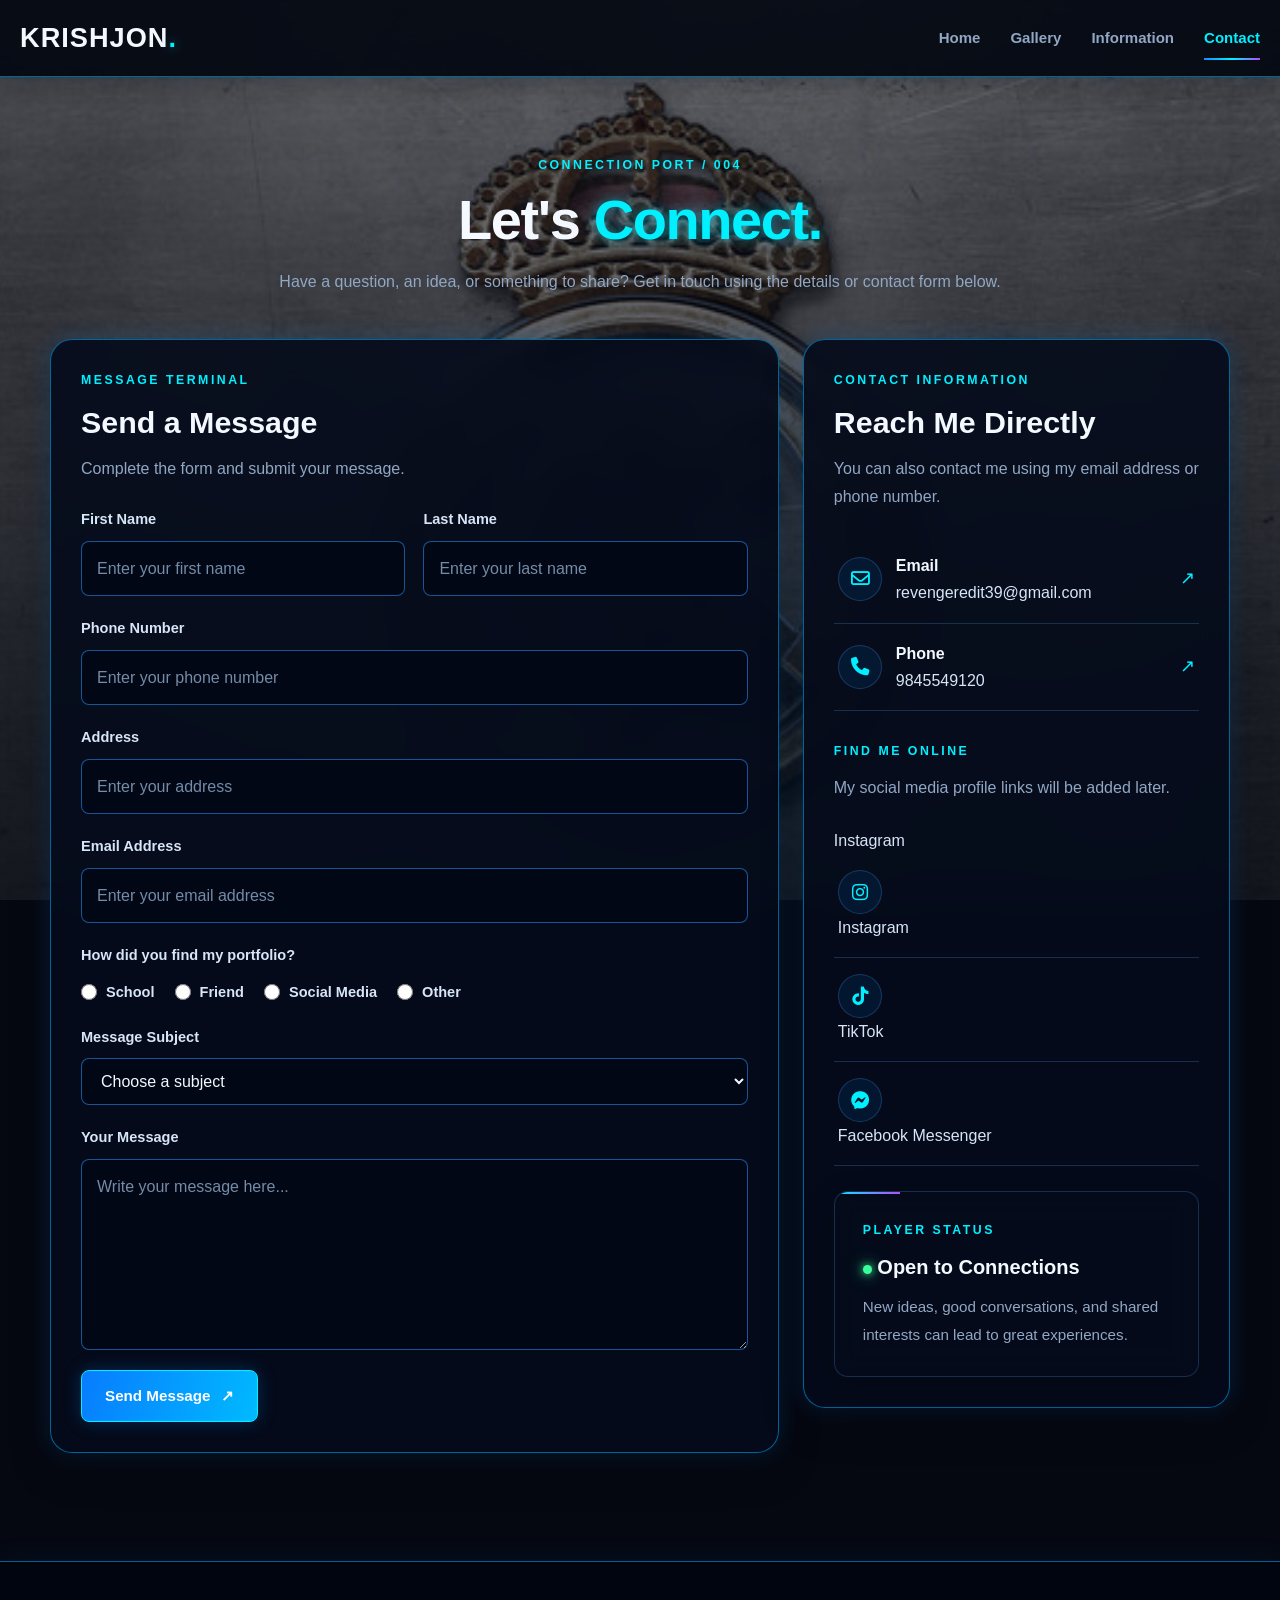
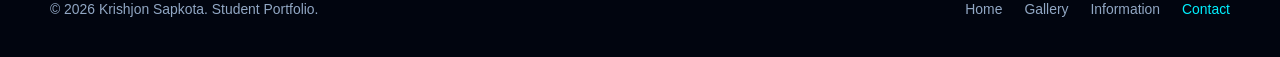
==== commit f2beb52a: "Add Facebook Messenger link in contact.html Added Facebook Messenger link to contact page." ====
--- a/contact.html
+++ b/contact.html
@@ -7,7 +7,7 @@
 <title>KRISHJON | Contact</title>
 
 <link rel="stylesheet" href="style.css">
-
+    
 <!-- Font Awesome brand icons -->
 <link
     rel="stylesheet"
@@ -384,12 +384,18 @@
 
 
                         <!-- Facebook Messenger: add your URL to href later -->
+            <a href="https://m.me/sycho.sycho.551551"
+   target="_blank"
+   rel="noopener noreferrer">
+    
+            
                         <div class="social-link">
                             <span class="social-icon" aria-hidden="true">
                                 <i class="fa-brands fa-facebook-messenger"></i>
                             </span>
 
                             <span>Facebook Messenger</span>
+                            </a>
                         </div>
 
                     </div>
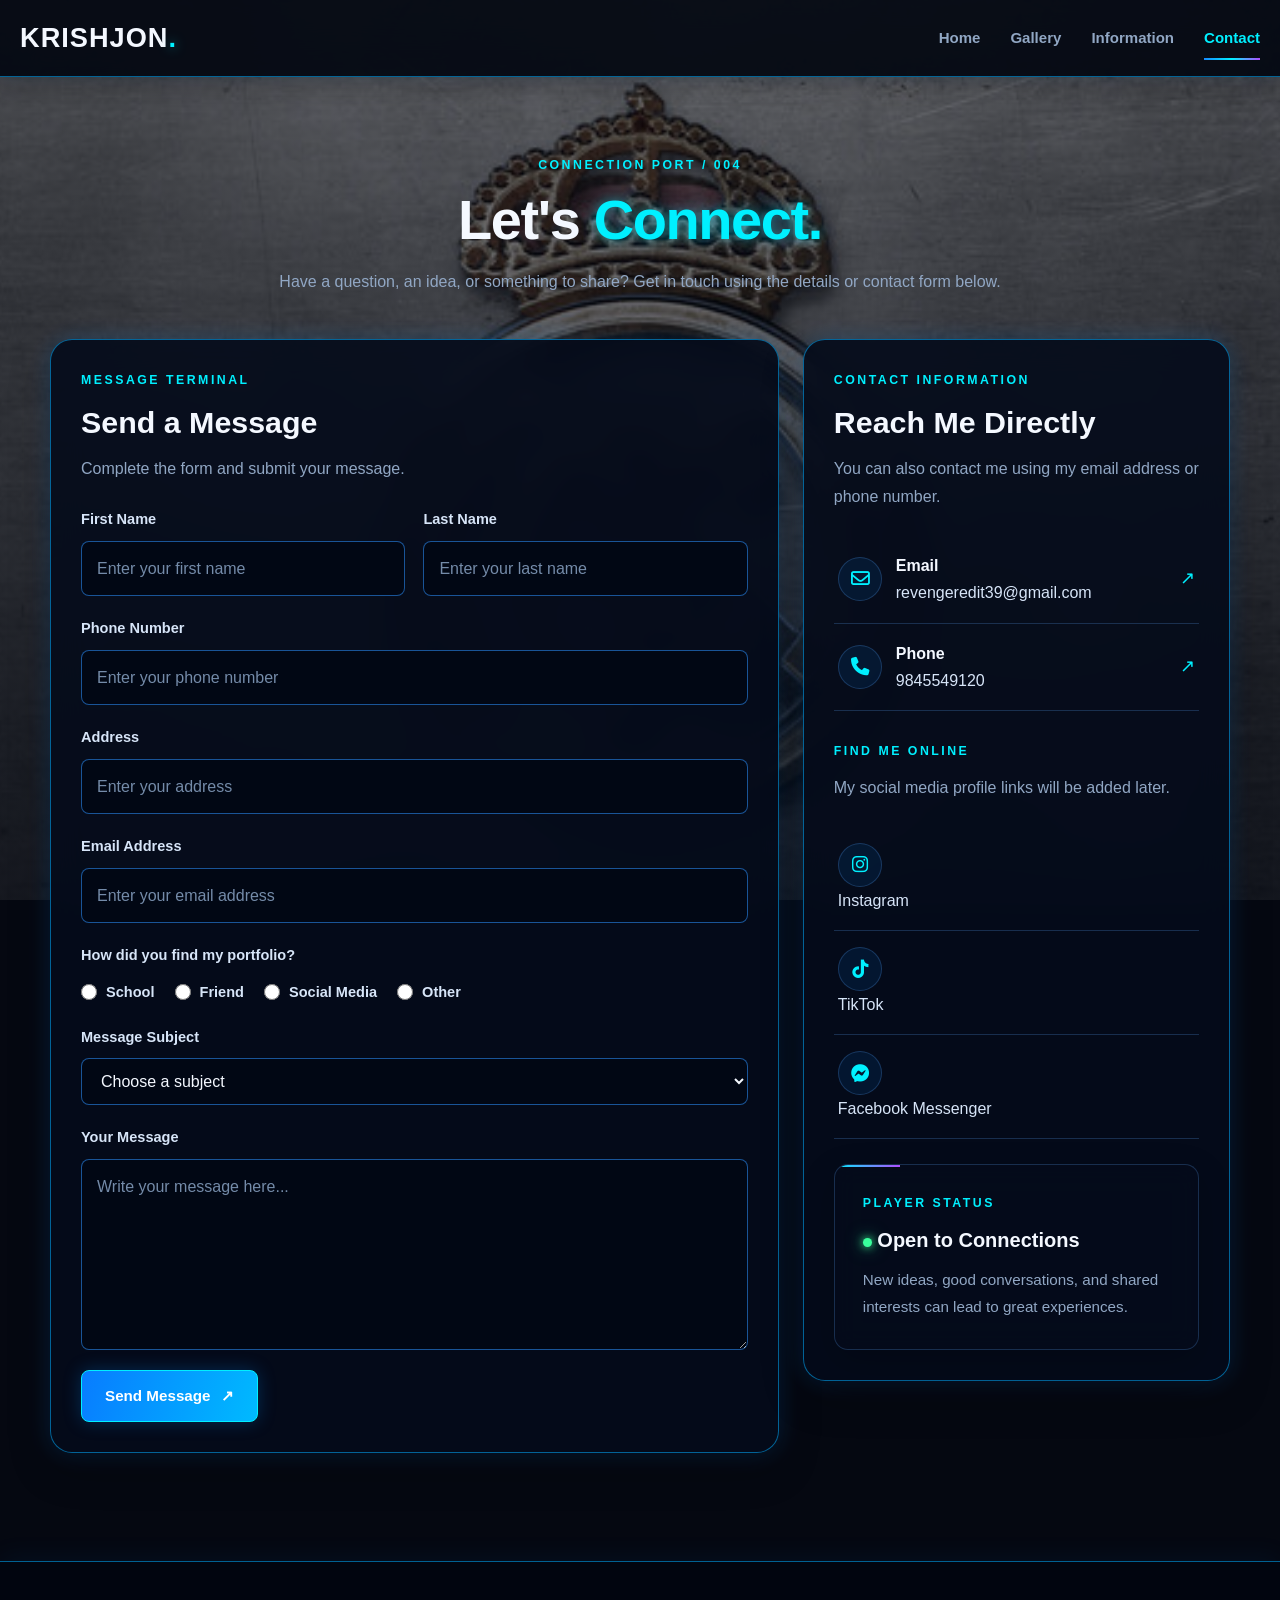
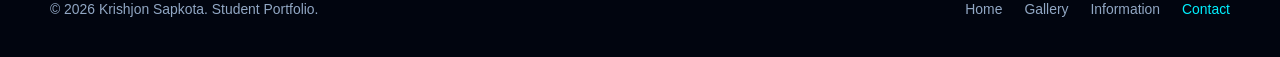
==== commit 7279957b: "Fix Instagram link formatting in contact.html" ====
--- a/contact.html
+++ b/contact.html
@@ -355,7 +355,7 @@
                         <a href="https://www.instagram.com/ig_krissh7?cplk=ZnBqdGhoaW9yZnRj"
    target="_blank"
    rel="noopener noreferrer">
-    Instagram
+    
                         
                         <div class="social-link">
                             <span class="social-icon" aria-hidden="true">
